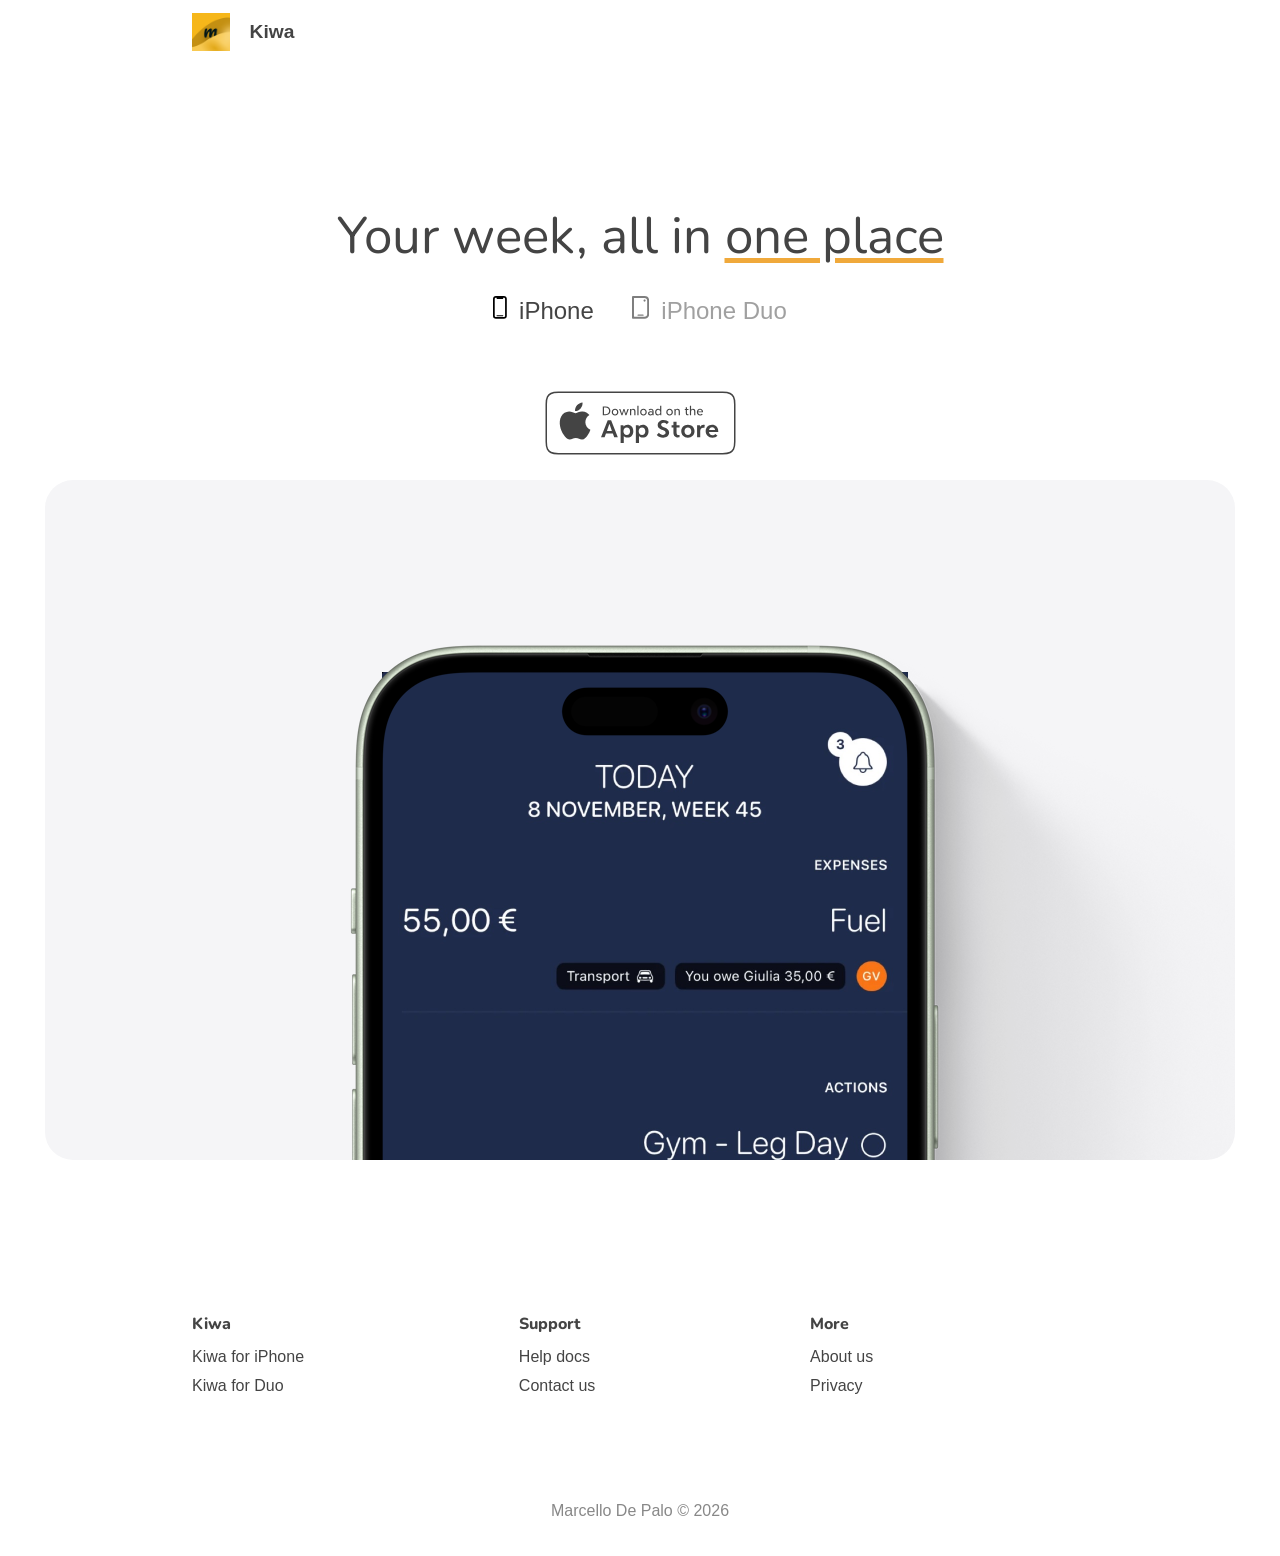
==== index.html @ de060e6f "feat: Kiwa website with iPhone and iPhone Duo pages and privacy policy Home page built on the briick" ====
<!DOCTYPE html>
<html lang="en">
	<head>
		<meta http-equiv="Content-Type" content="text/html; charset=UTF-8">
		<meta name="viewport" content="width=device-width, initial-scale=1.0">

		<link rel="stylesheet" href="./resources/screen.css" media="all">
		<link rel="stylesheet" href="./resources/home.css" media="all">
		<link rel="stylesheet" href="./resources/overview.built.css" type="text/css" />
		<link rel="stylesheet" href="./resources/mondays.css" type="text/css" />

		<title>Kiwa</title>
		<link rel="icon" type="image/png" href="./resources/logo.png">

		<meta name="description" content="Your week, all in one place">

		<meta property="og:url" content="#">
		<meta property="og:title" content="Kiwa">
		<meta property="og:site_name" content="Kiwa">
		<meta property="og:type" content="website">
		<meta property="og:description" content="Kiwa brings your calendar, actions and expenses together in one timeline.">

		<link rel="preconnect" href="https://fonts.googleapis.com">
		<link rel="preconnect" href="https://fonts.gstatic.com" crossorigin>
		<link href="https://fonts.googleapis.com/css2?family=Nunito:ital,wght@0,200..1000;1,200..1000&display=swap" rel="stylesheet">
	</head>

	<body>
    <nav class="navigation" data-navigation-bar="">
      <div class="navigation-container wrapper">
          <a href="index.html" class="navigation-logo-container">
              <img class="navigation-logo" src="./resources/logo.png" alt="">
              <span><b>Kiwa</b></span>
          </a>
      </div>
    </nav>

  <main aria-role="main" class="homepage">
    <section class="section section-highlights">
      <div data-apps-hero="iphone">
        <div class="apps-hero-container wrapper">
          <h1>Your week, all in <u>one place</u></h1>
          <div class="apps-toggles-container" role="tablist">
            <div class="apps-toggle" data-apps-toggle="iphone" role="tab" tabindex="0">
              <span class="toggle-icon">
                <svg width="13.804" height="22.741" xmlns="http://www.w3.org/2000/svg"><path d="M2.922 22.741h7.96c.88 0 1.588-.256 2.121-.768.534-.512.8-1.187.8-2.025V2.793c0-.838-.266-1.513-.8-2.025C12.47.256 11.763 0 10.882 0h-7.96C2.048 0 1.342.256.806.768.269 1.28 0 1.955 0 2.793v17.155c0 .838.269 1.513.806 2.025s1.242.768 2.116.768Zm.225-1.730c-.458 0-.809-.116-1.052-.348-.244-.233-.366-.564-.366-.994V3.072c0-.43.122-.76.366-.993.243-.233.594-.35 1.052-.35h7.52c.451 0 .798.117 1.042.35.243.232.365.564.365.993V19.67c0 .43-.122.76-.365.994-.244.232-.59.349-1.042.349h-7.52Zm.935-.783h5.661a.48.48 0 0 0 .355-.14.494.494 0 0 0 .14-.365c0-.15-.047-.27-.14-.36a.49.49 0 0 0-.355-.134H4.082a.51.51 0 0 0-.36.134.467.467 0 0 0-.145.36.484.484 0 0 0 .505.505Zm.236-17.252h5.189c.222 0 .4-.07.532-.21a.756.756 0 0 0 .198-.542v-.495h-6.66v.495c0 .222.068.402.204.542.136.14.315.21.537.21Z" fill="#000" fill-rule="nonzero"></path></svg>
              </span>
              <span>iPhone</span>
            </div>
            <div class="apps-toggle" data-apps-toggle="duo" role="tab" tabindex="0">
              <span class="toggle-icon">
                <!-- SF Symbol "iphone.duo" (iOS 27.2), monochrome layer -->
                <svg width="17.16" height="22.741" viewBox="0 0 67.813 89.848" xmlns="http://www.w3.org/2000/svg"><path d="M23.93 77.904L43.832 77.904C45.191 77.904 46.109 76.987 46.109 75.627C46.109 74.229 45.191 73.351 43.832 73.351L23.93 73.351C22.622 73.351 21.642 74.229 21.642 75.627C21.642 76.987 22.622 77.904 23.93 77.904ZM49.74 22.564C52.051 22.564 53.971 20.644 53.971 18.271C53.971 15.949 52.051 14.04 49.74 14.04C47.367 14.04 45.469 15.949 45.469 18.271C45.469 20.644 47.367 22.564 49.74 22.564ZM4.316 89.848L49.632 89.848C61.305 89.848 67.813 83.351 67.813 71.667L67.813 18.17C67.813 6.497 61.305 0 49.632 0L4.316 0C1.71 0 0 1.71 0 4.305L0 85.543C0 88.137 1.71 89.848 4.316 89.848ZM9.418 81.948C8.279 81.948 7.849 81.517 7.849 80.39L7.849 9.457C7.849 8.33 8.279 7.9 9.418 7.9L49.088 7.9C56.033 7.9 59.902 11.757 59.902 18.713L59.902 71.134C59.902 78.09 56.033 81.948 49.088 81.948Z" fill="#000" fill-rule="nonzero"></path></svg>
              </span>
              <span>iPhone Duo</span>
            </div>
            <div class="apps-toggle" data-apps-toggle="mac" role="tab" tabindex="0">
              <span class="toggle-icon">
                <svg width="30.98" height="18" xmlns="http://www.w3.org/2000/svg"><path d="M1.214 18h28.553c.336 0 .623-.12.859-.36s.354-.528.354-.865c0-.336-.118-.624-.354-.864a1.162 1.162 0 0 0-.86-.36H1.215c-.337 0-.623.12-.86.36-.236.24-.354.528-.354.864 0 .337.118.625.354.865.237.24.523.36.86.36Zm2.352-1.654h1.73V3.283c0-.344.086-.601.258-.773.172-.172.43-.258.773-.258h18.326c.344 0 .602.086.774.258.172.172.258.43.258.773v13.063h1.73V2.8c0-.752-.196-1.32-.586-1.703-.39-.383-.962-.575-1.714-.575H5.865c-.709 0-1.270.192-1.680.575-.413.383-.619.95-.619 1.703v13.546Z" fill="#000" fill-rule="nonzero"></path></svg>
              </span>
              <span>Mac</span>
            </div>
            <div class="apps-toggle" data-apps-toggle="ipad" role="tab" tabindex="0">
              <span class="toggle-icon">
                <svg width="18" height="24" xmlns="http://www.w3.org/2000/svg"><path d="M.154 21.504c0 .845.274 1.529.822 2.052.547.522 1.265.784 2.153.784h12c.887 0 1.605-.262 2.153-.784.548-.523.822-1.207.822-2.052V2.984c0-.852-.274-1.540-.822-2.062-.548-.523-1.266-.784-2.154-.784H3.13c-.888 0-1.606.261-2.153.784-.548.523-.822 1.210-.822 2.062v18.52Zm1.73-.29V3.274c0-.444.128-.79.386-1.036.258-.247.616-.37 1.074-.37h11.57c.458 0 .816.123 1.074.37.258.247.387.592.387 1.036v17.94c0 .437-.13.779-.387 1.026-.258.247-.616.37-1.074.37H3.344c-.458 0-.816-.123-1.074-.37-.258-.247-.387-.59-.387-1.026Zm4.2.58h6.09c.15 0 .272-.047.366-.14a.494.494 0 0 0 .14-.365c0-.15-.047-.27-.14-.36a.505.505 0 0 0-.366-.134h-6.09a.49.49 0 0 0-.355.134.476.476 0 0 0-.14.36c0 .15.047.272.14.365a.48.48 0 0 0 .354.14Z" fill="#000" fill-rule="nonzero"></path></svg>
              </span>
              <span>iPad</span>
            </div>
          </div>
          <div class="apps-buttons-container">
            <!-- TODO: replace # with the Kiwa App Store link once the app is live -->
            <a class="apps-app-store-button" href="#"><img src="./resources/download app store.svg" alt="Download on the App Store"></a>
            <span class="apps-coming-soon">Coming soon</span>
          </div>
        </div>
        <div class="highlights-content" data-component-list="HighlightsGallery" id="highlights-gallery">
          <div class="media-gallery-wrapper">
            <div class="media-gallery-limiter">
              <div id="media-gallery" class="gallery media-gallery media-gallery-initialized" aria-label="media-gallery">
                <div class="item-container">

                  <div class="gallery-item media-gallery-item-iphone" data-ac-gallery-item="iphone" role="tabpanel">
                    <figure role="img" class="gallery-figure" aria-label="Kiwa on iPhone">
                      <div class="positioned-media-element startframe"></div>
                      <div class="positioned-media-element hardware"></div>
                    </figure>
                  </div>

                  <div class="gallery-item media-gallery-item-duo" data-ac-gallery-item="duo" role="tabpanel">
                    <figure role="img" class="gallery-figure" aria-label="Kiwa on iPhone Duo, open with two panes side by side">
                      <div class="duo-device">
                        <div class="duo-screen">
                          
                          
                        </div>
                      </div>
                    </figure>
                  </div>

                  <div class="gallery-item media-gallery-item-mac" data-ac-gallery-item="mac" role="tabpanel">
                    <figure role="img" class="gallery-figure gallery-figure-soon" aria-label="Kiwa for Mac is coming soon">
                      <div class="soon-card">
                        <img src="./resources/logo.png" alt="">
                        <p class="soon-title">Kiwa for Mac</p>
                        <p class="soon-subtitle">Coming soon</p>
                      </div>
                    </figure>
                  </div>

                  <div class="gallery-item media-gallery-item-ipad" data-ac-gallery-item="ipad" role="tabpanel">
                    <figure role="img" class="gallery-figure gallery-figure-soon" aria-label="Kiwa for iPad is coming soon">
                      <div class="soon-card">
                        <img src="./resources/logo.png" alt="">
                        <p class="soon-title">Kiwa for iPad</p>
                        <p class="soon-subtitle">Coming soon</p>
                      </div>
                    </figure>
                  </div>

                </div>
              </div>
            </div>
          </div>
        </div>
        <script src="./resources/apps-hero.js"></script>
      </div>
    </section>
  </main>

  <footer class="footer wrapper">
    <div class="footer-links">
        <ul>
            <li>Kiwa</li>
            <li><a href="#">Kiwa for iPhone</a></li>
            <li><a href="#">Kiwa for Duo</a></li>
        </ul>
        <ul>
            <li>Support</li>
            <li><a href="#">Help docs</a></li>
            <li><a href="mailto:marcellodepalo@gmail.com">Contact us</a></li>
        </ul>
        <ul>
            <li>More</li>
            <li><a href="#">About us</a></li>
            <li><a href="privacy.html">Privacy</a></li>
        </ul>
    </div>
    <div class="footer-copyright">
        <a href="#">Marcello De Palo © 2026</a>
    </div>
  </footer>

</body>
</html>
---- resources/screen.css ----
html, body, div, span, applet, object, iframe, h1, h2, h3, h4, h5, h6, p, blockquote, pre, a, abbr, acronym, address, big, cite, code, del, dfn, em, img, ins, kbd, q, s, samp, small, strike, strong, sub, sup, tt, var, b, u, i, center, dl, dt, dd, ol, ul, li, fieldset, form, label, legend, table, caption, tbody, tfoot, thead, tr, th, td, article, aside, canvas, details, embed, figure, figcaption, footer, header, hgroup, menu, nav, output, ruby, section, summary, time, mark, audio, video {
    margin: 0;
    padding: 0;
    border: 0;
    font: inherit;
    font-size: 100%;
    vertical-align:baseline;
}

* {
    -moz-box-sizing: border-box;
    -webkit-box-sizing: border-box;
    box-sizing:border-box;
}

html {
    line-height:1;
}

html, body {
    height: 100%;
    margin:0
    -webkit-text-size-adjust:none;
}

ol, ul {
    list-style:none;
}

table {
    border-collapse: collapse;
    border-spacing:0;
}

caption, th, td {
    text-align: left;
    font-weight: normal;
    vertical-align:middle;
}

q, blockquote {
    quotes:none;
}

q:before, q:after, blockquote:before, blockquote:after {
    content: "";
    content:none;
}

a img {
    border:none;
}

article, aside, details, figcaption, figure, footer, header, hgroup, main, menu, nav, section, summary {
    display:block;
}

main {
	margin-bottom: 50px;
}

a {
    cursor:pointer;
}

:root {
    --background-color: #fff;
    --background-secondary-color: #F3F5F7;
    --background-tertiary-color: #E4E5E6;
    --text-color: #444444;
    --text-secondary-color: #888888;
    --text-tertiary-color: #d9d9d9;
    --accent-color: #DD4C4F;
    --text-font: "Arial", sans-serif;
    --heading-font: "Nunito";
    --code-font: "roboto-mono";
    --stroke-color: #D9D9D9;

    --tile-padding-top: 36px;
    --tile-padding-bottom: 40px;
    --tile-padding-left: var(--tile-padding-bottom);
    --tile-padding-right: var(--tile-padding-left);
    --tile-border-radius: 30px;

    --global-card-corner-radius: 28px;
    --global-section-background-color: rgb(255,255,255);
    --global-section-background-color-dark: rgb(0,0,0);
    --global-section-background-color-alt: rgb(245,245,247);
    --global-section-background-color-alt-dark: #101010;
    --global-scrim-background-color: rgb(250,250,252);
    --global-scrim-background-color-dark: rgb(22,22,23);
    --global-scrim-background-color-alt: rgb(255,255,255);
    --global-scrim-background-color-alt-dark: rgb(0,0,0);
}

.visuallyhidden{
    position:absolute;
    clip:rect(1px,1px,1px,1px);
    clip-path:inset(0 0 99.9% 99.9%);
    overflow:hidden;
    height:1px;
    width:1px;
    padding:0;
    border:0;
}

html {
    font-size: 16px;
    scroll-behavior: smooth;
}

body {
    font-family: var(--text-font);
    color: var(--text-color);
    line-height: 1.7em;
    height: auto;
    min-height: 100%;
    position: relative;
}

h1,
h2,
h3,
h4,
h5,
h6 {
    font-family: var(--heading-font);
    line-height: 1.1em;
}

h1 {
    font-size: 2.6em;
}

h2 {
    font-size: 2.2em;
}

h3 {
    font-size: 1.8em;
}

@media only screen and (min-width: 32em) {
    h1 {
        font-size: 3.2em; 
    }
}

a {
    color: var(--accent-color);
    text-decoration: none;
}

b, strong {
    font-weight: 700;
}

.wrapper {
    max-width: 60em;
    margin: 0px auto;
    padding: 0em 2em;
    position: relative;
}

h1 + .subtitle {
    margin-top: 1rem;
}

.subtitle {
    font-size: 1.4em;
    color: var(--text-secondary-color);
    max-width: 26em;
    margin: 0px auto;
    text-align: center;
    line-height: 1.4em;
}

.footer-links {
    display: grid;
    grid-template-columns: 1fr;
    grid-gap: 2em 2em;
    margin-bottom: 6em;
}

.footer-links a {
    color: var(--text-color);
}

.footer-links ul li {
    line-height: 1.8em;
    text-align: center;
}

.footer-links ul li:first-child {
    font-family: var(--heading-font);
	font-weight: 800;
    margin-bottom: 0.3em;
}

.footer-copyright {
    color: var(--text-secondary-color);
    text-align: center;
    padding-bottom:  2em;
    position: relative;
}

.footer-copyright img {
    position: relative;
    top: 0.3em;
}

.footer-copyright a {
    color: var(--text-secondary-color);
}

@media only screen and (min-width: 23em) {
    .footer-links {
        justify-content: space-evenly;
        grid-template-columns: repeat(2, auto);
    }

    .footer-links ul li {
        text-align: left;
    }
}

@media only screen and (min-width: 37em) {
    .footer-links {
        justify-content: space-between;
        grid-template-columns: repeat(4, auto);
    }
}

.homepage {
    overflow: hidden;
    margin-top: 7em;
}

@media only screen and (min-width: 32em) {
    .homepage {
        margin-top: 13em;
    }
}

.homepage h1 {
    text-align: center;
}

.apps-hero-container {
    display: flex;
    flex-direction: column;
    align-items: center;
    justify-content: center;
}

.apps-hero-container h1 {
    margin-bottom: 1em;
}

@media only screen and (min-width: 32em) {
    .apps-hero-container h1 {
        margin-bottom: 0.25em;
    }
}

.apps-toggles-container {
    display: flex;
    margin-bottom: 3em;
}

.apps-toggle {
    display: flex;
    align-items: center;
    cursor: pointer;
    padding: 0.8em;
    font-size: 1.5em;
    color: var(--text-color);
    opacity: 0.5;
    position: relative;
}

.apps-toggle:last-child {
    margin-right: 0;
}

.apps-toggle .toggle-icon svg {
    margin-right: 0.5em;
}

.apps-toggle .toggle-icon svg g {
    fill: var(--text-color);
}

.apps-buttons-container {
    margin-bottom: 1em;
}

[data-apps-hero="mac"] h1 u {
    text-underline-offset: 0.3rem;
    text-decoration-color: #9FD7E4;

}

[data-apps-hero="iphone"] h1 u {
    text-underline-offset: 0.3rem;
    text-decoration-color: #884AA9;
}

[data-apps-hero="ipad"] h1 u {
    text-underline-offset: 0.3rem;
    text-decoration-color: #F0CB5F;
}

[data-apps-hero="mac"] .apps-app-store-button {
    display: none;
}

[data-apps-hero="iphone"] .apps-mac-store-button,
[data-apps-hero="ipad"] .apps-mac-store-button {
    display: none;
}

[data-apps-hero="mac"] .apps-screenshot-mac,
[data-apps-hero="iphone"] .apps-screenshot-iphone,
[data-apps-hero="ipad"] .apps-screenshot-ipad {
    opacity: 1;
    display: block;
}

[data-apps-hero="mac"] [data-apps-toggle="mac"],
[data-apps-hero="iphone"] [data-apps-toggle="iphone"],
[data-apps-hero="ipad"] [data-apps-toggle="ipad"] {
    opacity: 1;
}

#features {
    position: relative;
    top: -5em;
}

.feature-lists {
    max-width: 68em;
    margin:  0px auto;
    padding: 2em;
}

.list-image-block {
    position: relative;
    display: flex;
    align-items: center;
    margin-bottom: 10em;
}

.list-image-block p {
    font-size: 2.0em;
    line-height: 1.3em;
    color: var(--text-secondary-color);
    font-family: var(--heading-font);
    font-weight: 300;
}

.list-image-block:nth-child(even) {
    flex-direction: row-reverse;
}

.list-image-block .list {
    display: flex;
    flex-direction: column;
}

.list-image-block .list {
    width: 53%;
}
.list-image-block .list-image {
    width: 59%;
}

.list-image-block:nth-child(odd) :first-child,
.list-image-block:nth-child(even) :last-child {
    margin-right: 2%;
}

.list-image-block:nth-child(even) .list {
    padding-left: 3%;
}

.list-image-block .list ul {
    max-width: 22em;
    list-style: disc;
    margin-left: 1.5em;
}

.list-image-block .list ul li::marker {
    font-size: 1.4em;
}

.list-image-block .list h2 {
    margin-bottom: 0.5em;
    font-size: 2.6em;
}

.list-image-block .list-image img {
    max-width: 100%;
}

.list-image-block .pro-tag {
    background-color: #FCB827;
    align-self: flex-start;
}

.list-image-bg {
    position: absolute;
    z-index: -1;
}

.list-image-block:nth-child(1) .list-image-bg {
    top: -12em;
    right: -38em;
}

.list-image-block:nth-child(2) .list-image-bg {
    top: -8em;
    left: -60em;
}

.list-image-block:nth-child(3) .list-image-bg {
    top: -18em;
    right: -47em;
}

.list-image-block:nth-child(4) .list-image-bg {
    top: -10em;
    left: -30em;
}

.list-image-gif-background {
    padding: 2em;
    background-color: white;
    display: inline-block;
    border-radius: 1em;
    margin-left:  7em;
    -webkit-box-shadow: 0px 13px 34px 0px rgba(0,0,0,0.12);
    -moz-box-shadow: 0px 13px 34px 0px rgba(0,0,0,0.12);
    box-shadow: 0px 13px 34px 0px rgba(0,0,0,0.12);
}

@media screen and (max-width: 53em) {
    .list-image-block,
    .list-image-block:nth-child(even) {
        flex-direction: column;
        align-items: center;
        margin-bottom: 8em;
    }

    .list-image-block .list,
    .list-image-block .list-image {
        width: auto;
        max-width: 30em;
    }

    .list-image-block:nth-child(odd) :first-child,
    .list-image-block:nth-child(even) :last-child {
        margin-right: 0;
    }

    .list-image-block:nth-child(even) .list {
        padding-left: 0;
    }

    .list-image {
        margin-top: 2em;
    }

    .list-image-bg {
        opacity: 0.2;
    }

    .list-image-block:nth-child(2) .list-image-bg {
        top: -7em;
        left: -58em;
        opacity: 0.1;
    }

    .list-image-block:nth-child(3) .list-image-bg {
        top: -10em;
        right: -45em;
    }

    .list-image-block:nth-child(4) .list-image-bg {
        top: -5em;
        left: -35em;
    }

    .list-image-gif-background {
        margin-left: 0em;
    }
}

#price {
    position: relative;
    top: -7em;
}

.pricing .subtitle {
    margin-bottom: 2em;
}

.pricing-tiers-container {
    display: flex;
    margin-bottom: 1em;
}

.pricing-tier-title {
    display: flex;
    align-items: center;
    margin-bottom: 2em;
}

.pricing-tier-title .pro-tag {
    font-size: 1.8em;
    margin-left: 0.5em;
}

.pricing-tier-free {
    width: 40%;
    margin-right: 3%;
    padding: 4em 0em;
}

.pricing-tier-free-subtext {
    color: #888888;
    margin-right: 1em;
    display: none;
}

@media only screen and (min-width: 58em) {
    .pricing-tier-free-subtext {
        display: block;
    }
}

.pricing-tier-pro {
    background-color: white;
    width: 57%;
}

.pricing-tier-free .pricing-tier-item-text {
    padding-right: 1.5em;
}

.pricing-tier-item-text s {
    color: var(--text-secondary-color);
}

.pricing-tier-list .pricing-tier-item-icon {
    margin-right: 0.7em;
    position: relative;
    top: 0.2em;
}

.pricing-tier-list li {
    display: flex;
    align-items: top;
    padding-bottom: 0.8em;
    padding-top: 0.8em;
    border-bottom: #F3F5F7 solid 1px;
}

.pricing-tier-list li:last-child {
    border-bottom: 0;
    margin-bottom: 2em;
}

.pricing-tier-pro {
    padding: 4em 1em;
    border-radius: 2.5em;
    -webkit-box-shadow: 0px 13px 34px 0px rgba(0,0,0,0.12);
    -moz-box-shadow: 0px 13px 34px 0px rgba(0,0,0,0.12);
    box-shadow: 0px 13px 34px 0px rgba(0,0,0,0.12);
}

.pricing-tier-pro .pricing-tier-title,
.pricing-tier-pro .pricing-tier-list,
.prices-container {
    padding-left: 3em;
    padding-right: 3em;
}

.pricing-tier-pro .pricing-tier-list {
    padding-bottom: 1em;
    border-bottom: #F3F5F7 dashed 1px;
    margin-bottom: 2em;
}

.prices-container {
    display: flex;
    justify-content: space-between;
}

.price-tier {
    display: flex;
    flex-direction: column;
    align-items: center;
    justify-content: flex-end;
    position: relative;
    width: 11em;
}

.price-tier-price {
    font-size: 2.5em;
    margin-top: 0.7em;
}

.price-tier-period {
    font-size: 0.5em;
    color: var(--text-secondary-color);
}

.price-tier-highlight {
    position: absolute;
    top: 1.7em;
}

.pricing-app-store-buttons {
    margin-top:  5em;
    text-align: center;
}

[data-pricing-store-button="mac"] .apps-app-store-button {
    display: none;
}

[data-pricing-store-button="iphone"] .apps-mac-store-button,
[data-pricing-store-button="ipad"] .apps-mac-store-button {
    display: none;
}

@media screen and (max-width: 58em) {
    .pricing-tiers-container {
        flex-direction: column;
        align-items: center;
    }

    .pricing-tier-free {
        width: 50%;
    }

    .pricing-tier-pro {
        width: 70%;
    }
}

@media screen and (max-width: 49em) {
    .pricing-tier-free {
        width: 70%;
    }

    .pricing-tier-pro {
        width: 100%;
    }
}

@media screen and (max-width: 36em) {
    .prices-container {
        flex-direction: column;
        align-items: center;
    }

    .price-tier:last-child {
        height: 6em;
    }

    .price-tier:first-child {
        padding-bottom: 1em;
        border-bottom: #F3F5F7 solid 1px;
    }
}

.navigation {
    position: absolute;
    display: flex;
    align-items: center;
    height: 4em;
    width: 100%;
    top: -4em;
    background-color:rgba(255,255,255,1);
    margin-top: 4em;
    z-index: 3;
    position: fixed;
}

@supports(-webkit-backdrop-filter: blur(24px)) {
    .navigation {
        background-color:rgba(255,255,255,0.8);
        -webkit-backdrop-filter: blur(24px);    
    }
}

.navigation.-shadow {
    transition: box-shadow 0.2s ease-in-out;
    -webkit-box-shadow: 0px -5px 15px 1px rgba(0,0,0,0.2);
    -moz-box-shadow: 0px -5px 15px 1px rgba(0,0,0,0.2);
    box-shadow: 0px -5px 15px 1px rgba(0,0,0,0.2);
}

.navigation-container {
    display: flex;
    justify-content: space-between;
    width: 100%;
    height: 100%;
    z-index: 3;
}

.navigation-container.home {
    justify-content: center;   
}

.navigation-name-container {
    display: flex;
    align-items: center;
    font-size: 1.2em;
}

.navigation-name-container:link,
.navigation-name-container:visited,
.navigation-name-container:hover,
.navigation-name-container:active {
    text-decoration: none; 
    color: var(--text-color);
}

.navigation-logo-container {
    display: flex;
    align-items: center;
    font-size: 1.2em;
    margin-right: 1em;
}

.navigation-logo-container:link,
.navigation-logo-container:visited,
.navigation-logo-container:hover,
.navigation-logo-container:active {
    text-decoration: none; 
    color: var(--text-color);
}

.navigation-logo {
    width: 2em;
    height: 2em;
    margin-right: 1em;
}

.navigation-menu {
    display: flex;
    align-items: center;
}

.navigation-menu a {
    color: var(--text-color);
}

.navigation-menu li {
    margin-right: 3.5em;
}

.navigation-menu li:last-child {
    margin-right: 0;
}

.navigation-mobile-menu {
    display: none;
    align-items: center;
    justify-content: flex-end;
    width: 2em;
}

.navigation-mobile-menu .close-icon {
    display: none;
}

.navigation-mobile-drawer {
    position: fixed;
    display: none;
    width: 100%;
    height: 100%;
    top: -100%;
    padding-top: 3.9em;
    z-index: 2;
    transition: top 0.3s ease-in-out;
}

.navigation-mobile-drawer .mobile-drawer-content {
    flex: 1;
    background-color: #FFFFFF;
    padding: 2em;
    overflow: scroll;
}

.navigation-mobile-drawer .mobile-drawer-content li{
    display: flex;
}

.navigation-mobile-drawer .mobile-drawer-content a {
    flex: 1;
    font-size: 1.4em;
    font-weight: 500;
    margin-bottom: 1.8em;
}

.navigation-mobile-drawer .mobile-drawer-content a.-grey {
    color: var(--text-color);
}

.navigation-mobile-drawer .mobile-drawer-content a.-border {
    border-bottom: solid 1px var(--stroke-color);
    margin-bottom: 1.2em;
    padding-bottom: 1.2em;
}

@media screen and (max-width: 40em) {
    .navigation {
        background-color: transparent;
        -webkit-backdrop-filter: blur(0px);
    }

    .navigation-container {
        background-color:rgba(255,255,255,0.8);
        -webkit-backdrop-filter: blur(24px);
    }

    .navigation-menu {
        display: none;
    }

    .navigation-mobile-menu,
    .navigation-mobile-drawer {
        display: flex;
    }
}
---- resources/home.css ----
[data-anim-lazy-image],
[data-anim-lazy-image] *,
[data-anim-lazy-image]:after,
[data-anim-lazy-image]:before,
[data-lazy]:not([data-picture-loaded]) {
  background-image: none !important;
  -webkit-mask-image: none !important;
  mask-image: none !important;
}

:root {
  --global-card-corner-radius: 28px;
  --global-section-background-color: rgb(255, 255, 255);
  --global-section-background-color-alt: rgb(245, 245, 247);
  --global-spacing-section-padding-bottom-aap: 100px;

  --grid-gutter: 25px;
  --grid-max-width: calc(1440px - var(--grid-gutter) * 2);
  --grid-background-color: #f5f5f7;
  --tile-padding-top: 36px;
  --tile-padding-bottom: 40px;
  --tile-padding-left: var(--tile-padding-bottom);
  --tile-padding-right: var(--tile-padding-left);
  --tile-border-radius: 30px;
}

:root {
  --violet: #8876fe;
  --indigo: #622aff;
  --grape: #6e21e6;
  --plum: #8d1287;
  --azalea: #e71ee6;
  --magenta: #dd04d1;
  --tomato: #f63e54;
  --guava: #fb4d66;
  --tangelo: #ff3e17;
  --coral: #f95c30;
  --persimmon: #e94b1b;
  --pumpkin: #e2620c;
  --orange: #e66702;
  --verdant: #29d246;
  --bright-green: #00d436;
  --new-green: #13be54;
  --avocado: #73b439;
  --green: #0c9d46;
  --blue-green: #26c2ac;
  --peacock-green: #14b1a1;
  --sea-green: #099b9d;
  --teal-green: #2b9ca1;
  --aqua: #039e8f;
  --teal: #049cb7;
  --pool-blue: #00c2ee;
  --azure: #027fff;
  --sparkle-blue: #007aff;
  --denim: #0056d2;
  --cobalt: #5451fb;
  --sapphire: #3d44c3;
  --night: #23466c;
  --ultramarine: #0d1387;
  --sunrise: #ffe000;
}

@media only screen and (max-width: 1068px) {
  :root {
    --global-spacing-section-padding-bottom-aap: 100px;
  }
}

@media only screen and (max-width: 734px) {
  :root {
    --global-spacing-section-padding-bottom-aap: 70px;
  }
}

.current {
  z-index: 0 !important;
  opacity: 1 !important;
}

.section-highlights {
  --hlts-glry-height: 680px;
}

.section-highlights [data-component-list*="HighlightsGallery"] {
  --hlts-anim-play-percent-in-view: 25;
  --hlts-anim-pause-remaining-to-top: 0vh;
  --hlts-sec-header-headline-color: var(--sk-headline-text-color);
  --hlts-glry-caption-color: var(--sk-headline-text-color);
  --hlts-glry-max-width: 1350px;
  --hlts-glry-media-ele-width: 100%;
  --hlts-glry-media-ele-height: 100%;
  --hlts-section-bg: var(--global-section-background-color);
  --hlts-glry-media-ele-bg: var(--global-section-background-color-alt);
  --hlts-glry-current-viewport: large;
  width: 100%;
  position: relative;
  margin: 0 auto;
  background: var(--hlts-section-bg);
}

.section-highlights
  [data-component-list*="HighlightsGallery"].highlights-content {
  --hlts-glry-height: 680px;
  --hlts-glry-caption-width: 400px;
  --hlts-glry-caption-top: 39px;
  --hlts-glry-caption-left: 46px;
  --hlts-glry-radius: var(--global-card-corner-radius);
  --hlts-glry-figure-width: calc(100% - var(--hlts-glry-slide-gap) * 2);
  --hlts-glry-slide-gap: 45px;
}

@media only screen and (min-width: 1441px) {
  .section-highlights
    [data-component-list*="HighlightsGallery"].highlights-content {
    --hlts-glry-height: 784px;
  }
}

@media only screen and (max-width: 1068px) {
  .section-highlights
    [data-component-list*="HighlightsGallery"].highlights-content {
    --hlts-glry-height: 628px;
  }
}

@media only screen and (max-width: 734px) {
  .section-highlights
    [data-component-list*="HighlightsGallery"].highlights-content {
    --hlts-glry-height: 560px;
  }
}

@media only screen and (max-width: 1068px) {
  .section-highlights
    [data-component-list*="HighlightsGallery"].highlights-content {
    --hlts-glry-caption-width: 360px;
  }
}

@media only screen and (max-width: 734px) {
  .section-highlights
    [data-component-list*="HighlightsGallery"].highlights-content {
    --hlts-glry-caption-width: 320px;
  }
}

@media only screen and (max-width: 1068px) {
  .section-highlights
    [data-component-list*="HighlightsGallery"].highlights-content {
    --hlts-glry-caption-top: 44px;
  }
}

@media only screen and (max-width: 734px) {
  .section-highlights
    [data-component-list*="HighlightsGallery"].highlights-content {
    --hlts-glry-caption-top: 32px;
  }
}

@media only screen and (max-width: 1068px) {
  .section-highlights
    [data-component-list*="HighlightsGallery"].highlights-content {
    --hlts-glry-caption-left: 44px;
  }
}

@media only screen and (max-width: 734px) {
  .section-highlights
    [data-component-list*="HighlightsGallery"].highlights-content {
    --hlts-glry-caption-left: 34px;
    --hlts-glry-radius: 0;
    --hlts-glry-figure-width: 100%;
  }
}

@media only screen and (max-width: 734px) {
  .section-highlights
    [data-component-list*="HighlightsGallery"].highlights-content {
    --hlts-glry-slide-gap: 0;
  }
}

@media only screen and (min-width: 1441px) {
  .section-highlights [data-component-list*="HighlightsGallery"] {
    --hlts-glry-current-viewport: xlarge;
  }
}

@media only screen and (max-width: 1068px) {
  .section-highlights [data-component-list*="HighlightsGallery"] {
    --hlts-glry-current-viewport: medium;
  }
}

@media only screen and (max-width: 734px) {
  .section-highlights [data-component-list*="HighlightsGallery"] {
    --hlts-glry-current-viewport: small;
  }
}

.section-highlights
  [data-component-list*="HighlightsGallery"]
  .media-gallery-wrapper {
  overflow: hidden;
}

.section-highlights
  [data-component-list*="HighlightsGallery"]
  .media-gallery-limiter {
  width: 100%;
  position: relative;
  margin: 0 auto;
  max-width: var(--hlts-glry-max-width);
}

.section-highlights [data-component-list*="HighlightsGallery"] .media-gallery {
  width: 100%;
  margin: 0 auto;
  position: relative;
  height: var(--hlts-glry-height);
}

.section-highlights
  [data-component-list*="HighlightsGallery"]
  .media-gallery
  .item-container
  .gallery-item {
  top: 0;
  width: 100%;
  position: absolute;
  z-index: 1;
  opacity: 0;
  margin-top: 0;
}

.section-highlights
  [data-component-list*="HighlightsGallery"]
  .media-gallery
  .item-container
  .caption {
  width: var(--hlts-glry-caption-width);
  top: var(--hlts-glry-caption-top);
  left: calc(var(--hlts-glry-caption-left) + var(--hlts-glry-slide-gap));
  color: var(--hlts-glry-caption-color);
  z-index: 4;
  position: absolute;
}

@media only screen and (max-width: 734px) {
  .section-highlights
    [data-component-list*="HighlightsGallery"]
    .media-gallery
    .item-container
    .caption {
    left: var(--hlts-glry-caption-left);
  }
}

.section-highlights
  [data-component-list*="HighlightsGallery"]
  .media-gallery
  .item-container
  .positioned-media-element {
  position: absolute;
  background: var(--hlts-glry-media-ele-bg);
  width: var(--hlts-glry-media-ele-width);
  height: var(--hlts-glry-media-ele-height);
  top: calc(
    var(--hlts-glry-media-ele-height) / -2 + 50% +
      var(--hlts-glry-media-offset-y)
  );
  left: calc(
    var(--hlts-glry-media-ele-width) / -2 + 50% +
      var(--hlts-glry-media-offset-x)
  );
}

.section-highlights
  [data-component-list*="HighlightsGallery"]
  .media-gallery
  .item-container
  .positioned-media-element.static {
  z-index: 1;
}

.section-highlights
  [data-component-list*="HighlightsGallery"]
  .media-gallery
  .item-container
  .positioned-media-element.media {
  z-index: 2;
}

.section-highlights
  [data-component-list*="HighlightsGallery"]
  .media-gallery
  .item-container
  .positioned-media-element.endframe {
  z-index: 3;
}

.section-highlights
  [data-component-list*="HighlightsGallery"]
  .media-gallery
  .item-container
  .positioned-media-element.startframe {
  z-index: 4;
}

.section-highlights
  [data-component-list*="HighlightsGallery"]
  .media-gallery
  .item-container
  .positioned-media-element.hide {
  display: none;
}

.section-highlights
  [data-component-list*="HighlightsGallery"]
  .media-gallery
  .item-container
  .gallery-figure {
  z-index: 3;
  position: absolute;
  top: 0;
  margin-top: 0;
  overflow: hidden !important;
  left: var(--hlts-glry-slide-gap);
  width: var(--hlts-glry-figure-width);
  border-radius: var(--hlts-glry-radius);
  height: var(--hlts-glry-height);
  --hlts-glry-media-offset-x: 0px;
  --hlts-glry-media-offset-y: 0px;
}

.section-highlights
  [data-component-list*="HighlightsGallery"]
  .media-gallery
  .item-container
  .media-gallery-item-iphone
  .gallery-figure {
  background: var(--global-section-background-color-alt);
}

.section-highlights
  [data-component-list*="HighlightsGallery"]
  .media-gallery
  .item-container
  .media-gallery-item-iphone
  .positioned-media-element.hardware {
  background-size: 1260px 518px;
  background-repeat: no-repeat;
  background-image: url(assets/iphone/hardware/dynamic_island_large.png);
  --hlts-glry-media-ele-width: 1260px;
  --hlts-glry-media-ele-height: 518px;
  z-index: 5;
  background-color: unset;
  --hlts-glry-media-offset-x: 5px;
  --hlts-glry-media-offset-y: 0px;
}

@media (min-resolution: 144dpi), only screen and (min-resolution: 1.5dppx) {
  .section-highlights
    [data-component-list*="HighlightsGallery"]
    .media-gallery
    .item-container
    .media-gallery-item-iphone
    .positioned-media-element.hardware {
    background-image: url(assets/iphone/hardware/dynamic_island_large_2x.png);
  }
}

@media only screen and (max-width: 1068px) {
  .section-highlights
    [data-component-list*="HighlightsGallery"]
    .media-gallery
    .item-container
    .media-gallery-item-iphone
    .positioned-media-element.hardware {
    background-size: 932px 472px;
    background-repeat: no-repeat;
    background-image: url(assets/iphone/hardware/dynamic_island_medium.png);
  }
}

@media only screen and (max-width: 1068px) and (min-resolution: 1.5dppx),
  only screen and (max-width: 1068px) and (min-resolution: 144dpi) {
  .section-highlights
    [data-component-list*="HighlightsGallery"]
    .media-gallery
    .item-container
    .media-gallery-item-iphone
    .positioned-media-element.hardware {
    background-image: url(assets/iphone/hardware/dynamic_island_medium_2x.png);
  }
}

@media only screen and (max-width: 734px) {
  .section-highlights
    [data-component-list*="HighlightsGallery"]
    .media-gallery
    .item-container
    .media-gallery-item-iphone
    .positioned-media-element.hardware {
    background-size: 734px 382px;
    background-repeat: no-repeat;
    background-image: url(assets/iphone/hardware/dynamic_island_small.png);
  }
}

@media only screen and (max-width: 734px) and (min-resolution: 1.5dppx),
  only screen and (max-width: 734px) and (min-resolution: 144dpi) {
  .section-highlights
    [data-component-list*="HighlightsGallery"]
    .media-gallery
    .item-container
    .media-gallery-item-iphone
    .positioned-media-element.hardware {
    background-image: url(assets/iphone/hardware/dynamic_island_small_2x.png);
  }
}

@media only screen and (max-width: 1068px) {
  .section-highlights
    [data-component-list*="HighlightsGallery"]
    .media-gallery
    .item-container
    .media-gallery-item-iphone
    .positioned-media-element.hardware {
    --hlts-glry-media-ele-width: 932px;
  }
}

@media only screen and (max-width: 734px) {
  .section-highlights
    [data-component-list*="HighlightsGallery"]
    .media-gallery
    .item-container
    .media-gallery-item-iphone
    .positioned-media-element.hardware {
    --hlts-glry-media-ele-width: 734px;
  }
}

@media only screen and (max-width: 1068px) {
  .section-highlights
    [data-component-list*="HighlightsGallery"]
    .media-gallery
    .item-container
    .media-gallery-item-iphone
    .positioned-media-element.hardware {
    --hlts-glry-media-ele-height: 472px;
  }
}

@media only screen and (max-width: 734px) {
  .section-highlights
    [data-component-list*="HighlightsGallery"]
    .media-gallery
    .item-container
    .media-gallery-item-iphone
    .positioned-media-element.hardware {
    --hlts-glry-media-ele-height: 382px;
  }
}

@media only screen and (max-width: 1068px) {
  .section-highlights
    [data-component-list*="HighlightsGallery"]
    .media-gallery
    .item-container
    .media-gallery-item-iphone
    .positioned-media-element.hardware {
    --hlts-glry-media-offset-x: 11px;
    --hlts-glry-media-offset-y: 0px;
  }
}

@media only screen and (max-width: 734px) {
  .section-highlights
    [data-component-list*="HighlightsGallery"]
    .media-gallery
    .item-container
    .media-gallery-item-iphone
    .positioned-media-element.hardware {
    --hlts-glry-media-offset-x: 0px;
    --hlts-glry-media-offset-y: 0px;
  }
}

.section-highlights
  [data-component-list*="HighlightsGallery"]
  .media-gallery
  .item-container
  .media-gallery-item-iphone
  .positioned-media-element.startframe {
  background-size: 526px 488px;
  background-repeat: no-repeat;
  background-image: url(assets/iphone/images/highlights_dynamic_island_large.jpg);
  --hlts-glry-media-ele-width: 526px;
  --hlts-glry-media-ele-height: 488px;
}

@media (min-resolution: 144dpi), only screen and (min-resolution: 1.5dppx) {
  .section-highlights
    [data-component-list*="HighlightsGallery"]
    .media-gallery
    .item-container
    .media-gallery-item-iphone
    .positioned-media-element.startframe {
    background-image: url(assets/iphone/images/highlights_dynamic_island_large_2x.jpg);
  }
}

@media only screen and (max-width: 1068px) {
  .section-highlights
    [data-component-list*="HighlightsGallery"]
    .media-gallery
    .item-container
    .media-gallery-item-iphone
    .positioned-media-element.startframe {
    background-size: 470px 446px;
    background-repeat: no-repeat;
    background-image: url(assets/iphone/images/highlights_dynamic_island_medium.jpg);
  }
}

@media only screen and (max-width: 1068px) and (min-resolution: 1.5dppx),
  only screen and (max-width: 1068px) and (min-resolution: 144dpi) {
  .section-highlights
    [data-component-list*="HighlightsGallery"]
    .media-gallery
    .item-container
    .media-gallery-item-iphone
    .positioned-media-element.startframe {
    background-image: url(assets/iphone/images/highlights_dynamic_island_medium_2x.jpg);
  }
}

@media only screen and (max-width: 734px) {
  .section-highlights
    [data-component-list*="HighlightsGallery"]
    .media-gallery
    .item-container
    .media-gallery-item-iphone
    .positioned-media-element.startframe {
    background-size: 310px 366px;
    background-repeat: no-repeat;
    background-image: url(assets/iphone/images/highlights_dynamic_island_small.jpg);
  }
}

@media only screen and (max-width: 734px) and (min-resolution: 1.5dppx),
  only screen and (max-width: 734px) and (min-resolution: 144dpi) {
  .section-highlights
    [data-component-list*="HighlightsGallery"]
    .media-gallery
    .item-container
    .media-gallery-item-iphone
    .positioned-media-element.startframe {
    background-image: url(assets/iphone/images/highlights_dynamic_island_small_2x.jpg);
  }
}

@media only screen and (max-width: 1068px) {
  .section-highlights
    [data-component-list*="HighlightsGallery"]
    .media-gallery
    .item-container
    .media-gallery-item-iphone
    .positioned-media-element.startframe {
    --hlts-glry-media-ele-width: 470px;
  }
}

@media only screen and (max-width: 734px) {
  .section-highlights
    [data-component-list*="HighlightsGallery"]
    .media-gallery
    .item-container
    .media-gallery-item-iphone
    .positioned-media-element.startframe {
    --hlts-glry-media-ele-width: 310px;
  }
}

@media only screen and (max-width: 1068px) {
  .section-highlights
    [data-component-list*="HighlightsGallery"]
    .media-gallery
    .item-container
    .media-gallery-item-iphone
    .positioned-media-element.startframe {
    --hlts-glry-media-ele-height: 446px;
  }
}

@media only screen and (max-width: 734px) {
  .section-highlights
    [data-component-list*="HighlightsGallery"]
    .media-gallery
    .item-container
    .media-gallery-item-iphone
    .positioned-media-element.startframe {
    --hlts-glry-media-ele-height: 366px;
  }
}

@media only screen and (max-width: 1068px) {
  .section-highlights
    [data-component-list*="HighlightsGallery"]
    .media-gallery
    .item-container
    .media-gallery-item-iphone
    .positioned-media-element.endframe {
    --hlts-glry-media-ele-width: 470px;
  }
}

@media only screen and (max-width: 734px) {
  .section-highlights
    [data-component-list*="HighlightsGallery"]
    .media-gallery
    .item-container
    .media-gallery-item-iphone
    .positioned-media-element.endframe {
    --hlts-glry-media-ele-width: 310px;
  }
}

@media only screen and (max-width: 1068px) {
  .section-highlights
    [data-component-list*="HighlightsGallery"]
    .media-gallery
    .item-container
    .media-gallery-item-iphone
    .positioned-media-element.endframe {
    --hlts-glry-media-ele-height: 446px;
  }
}

@media only screen and (max-width: 734px) {
  .section-highlights
    [data-component-list*="HighlightsGallery"]
    .media-gallery
    .item-container
    .media-gallery-item-iphone
    .positioned-media-element.endframe {
    --hlts-glry-media-ele-height: 366px;
  }
}

.section-highlights
  [data-component-list*="HighlightsGallery"]
  .media-gallery
  .item-container
  .media-gallery-item-iphone
  .positioned-media-element.media {
  --hlts-glry-media-ele-width: 526px;
  --hlts-glry-media-ele-height: 488px;
}

@media only screen and (max-width: 1068px) {
  .section-highlights
    [data-component-list*="HighlightsGallery"]
    .media-gallery
    .item-container
    .media-gallery-item-iphone
    .positioned-media-element.media {
    --hlts-glry-media-ele-width: 470px;
  }
}

@media only screen and (max-width: 734px) {
  .section-highlights
    [data-component-list*="HighlightsGallery"]
    .media-gallery
    .item-container
    .media-gallery-item-iphone
    .positioned-media-element.media {
    --hlts-glry-media-ele-width: 310px;
  }
}

@media only screen and (max-width: 1068px) {
  .section-highlights
    [data-component-list*="HighlightsGallery"]
    .media-gallery
    .item-container
    .media-gallery-item-iphone
    .positioned-media-element.media {
    --hlts-glry-media-ele-height: 446px;
  }
}

@media only screen and (max-width: 734px) {
  .section-highlights
    [data-component-list*="HighlightsGallery"]
    .media-gallery
    .item-container
    .media-gallery-item-iphone
    .positioned-media-element.media {
    --hlts-glry-media-ele-height: 366px;
  }
}

.section-highlights
  [data-component-list*="HighlightsGallery"]
  .media-gallery
  .item-container
  .media-gallery-item-iphone
  .gallery-figure {
  --hlts-glry-media-offset-x: 5px;
}

@media only screen and (max-width: 1068px) {
  .section-highlights
    [data-component-list*="HighlightsGallery"]
    .media-gallery
    .item-container
    .media-gallery-item-iphone
    .gallery-figure {
    --hlts-glry-media-offset-x: 12px;
  }
}

@media only screen and (max-width: 734px) {
  .section-highlights
    [data-component-list*="HighlightsGallery"]
    .media-gallery
    .item-container
    .media-gallery-item-iphone
    .gallery-figure {
    --hlts-glry-media-offset-x: 1px;
  }
}

.section-highlights
  [data-component-list*="HighlightsGallery"]
  .media-gallery
  .item-container
  .media-gallery-item-iphone
  .gallery-figure
  .positioned-media-element {
  top: unset;
  bottom: 0;
}

.section-highlights
  [data-component-list*="HighlightsGallery"]
  .media-gallery
  .item-container
  .media-gallery-item-watch
  .gallery-figure
  h3 {
  font-size: 48px;
}

.section-highlights
  [data-component-list*="HighlightsGallery"]
  .media-gallery
  .item-container
  .media-gallery-item-watch
  .gallery-figure
  .row {
  width: 100%;
  position: absolute;
  top: 50%;
  -ms-transform: translateY(-50%);
  transform: translateY(-50%);
}

.section-highlights
  [data-component-list*="HighlightsGallery"]
  .media-gallery
  .item-container
  .media-gallery-item-watch
  .gallery-figure {
  background: var(--global-section-background-color-alt);
}

.section-highlights
  [data-component-list*="HighlightsGallery"]
  .media-gallery
  .item-container
  .media-gallery-item-watch
  .gallery-figure {
  --hlts-glry-media-offset-x: 5px;
}

@media only screen and (max-width: 1068px) {
  .section-highlights
    [data-component-list*="HighlightsGallery"]
    .media-gallery
    .item-container
    .media-gallery-item-watch
    .gallery-figure {
    --hlts-glry-media-offset-x: 12px;
  }
}

@media only screen and (max-width: 734px) {
  .section-highlights
    [data-component-list*="HighlightsGallery"]
    .media-gallery
    .item-container
    .media-gallery-item-watch
    .gallery-figure {
    --hlts-glry-media-offset-x: 1px;
  }
}

@media only screen and (min-width: 1441px) {
  .section-highlights {
    --hlts-glry-height: 784px;
  }
}

@media only screen and (max-width: 1068px) {
  .section-highlights {
    --hlts-glry-height: 628px;
  }
}

@media only screen and (max-width: 734px) {
  .section-highlights {
    --hlts-glry-height: 560px;
  }
}

@media only screen and (min-width: 1441px) {
  .section-highlights
    [data-component-list*="HighlightsGallery"].highlights-content {
    --hlts-glry-height: 680px;
  }
}

.section-highlights .media-gallery-wrapper {
  padding-bottom: var(--global-spacing-section-padding-bottom-aap);
}

@media only screen and (max-width: 734px) {
  .section-highlights .media-gallery-wrapper {
    padding-bottom: calc(
      var(--global-spacing-section-padding-bottom-aap) + 24px
    );
  }
}

.section-highlights
  [data-component-list*="HighlightsGallery"]
  .media-gallery
  .item-container
  .media-gallery-item-mac
  .caption {
  color: rgb(245, 245, 247);
}

.section-highlights
  [data-component-list*="HighlightsGallery"]
  .media-gallery
  .item-container
  .media-gallery-item-mac
  .gallery-figure {
  background: var(--global-section-background-color-alt);
}

.section-highlights
  [data-component-list*="HighlightsGallery"]
  .media-gallery
  .item-container
  .media-gallery-item-mac
  .positioned-media-element.mac {
  background-size: 1260px 680px;
  background-repeat: no-repeat;
  background-image: url(assets/mac/images/mac_large.jpg);
  --hlts-glry-media-ele-width: 1260px;
  --hlts-glry-media-ele-height: 680px;
  top: unset;
  bottom: 0;
  transform: scale(1.25);
}

@media (min-resolution: 144dpi), only screen and (min-resolution: 1.5dppx) {
  .section-highlights
    [data-component-list*="HighlightsGallery"]
    .media-gallery
    .item-container
    .media-gallery-item-mac
    .positioned-media-element.mac {
    background-image: url(assets/mac/images/mac_large_2x.jpg);
  }
}

@media only screen and (max-width: 1068px) {
  .section-highlights
    [data-component-list*="HighlightsGallery"]
    .media-gallery
    .item-container
    .media-gallery-item-mac
    .positioned-media-element.mac {
    background-size: 932px 628px;
    background-repeat: no-repeat;
    background-image: url(assets/mac/images/mac_medium.png);
  }
}

@media only screen and (max-width: 1068px) and (min-resolution: 1.5dppx),
  only screen and (max-width: 1068px) and (min-resolution: 144dpi) {
  .section-highlights
    [data-component-list*="HighlightsGallery"]
    .media-gallery
    .item-container
    .media-gallery-item-mac
    .positioned-media-element.mac {
    background-image: url(assets/mac/images/mac_medium_2x.png);
  }
}

@media only screen and (max-width: 734px) {
  .section-highlights
    [data-component-list*="HighlightsGallery"]
    .media-gallery
    .item-container
    .media-gallery-item-mac
    .positioned-media-element.mac {
    background-size: 734px 560px;
    background-repeat: no-repeat;
    background-image: url(assets/mac/images/mac_small.png);
  }
}

@media only screen and (max-width: 734px) and (min-resolution: 1.5dppx),
  only screen and (max-width: 734px) and (min-resolution: 144dpi) {
  .section-highlights
    [data-component-list*="HighlightsGallery"]
    .media-gallery
    .item-container
    .media-gallery-item-mac
    .positioned-media-element.mac {
    background-image: url(assets/mac/images/mac_small_2x.png);
  }
}

@media only screen and (max-width: 1068px) {
  .section-highlights
    [data-component-list*="HighlightsGallery"]
    .media-gallery
    .item-container
    .media-gallery-item-mac
    .positioned-media-element.mac {
    --hlts-glry-media-ele-width: 932px;
  }
}

@media only screen and (max-width: 734px) {
  .section-highlights
    [data-component-list*="HighlightsGallery"]
    .media-gallery
    .item-container
    .media-gallery-item-mac
    .positioned-media-element.mac {
    --hlts-glry-media-ele-width: 734px;
  }
}

@media only screen and (max-width: 1068px) {
  .section-highlights
    [data-component-list*="HighlightsGallery"]
    .media-gallery
    .item-container
    .media-gallery-item-mac
    .positioned-media-element.mac {
    --hlts-glry-media-ele-height: 628px;
  }
}

@media only screen and (max-width: 734px) {
  .section-highlights
    [data-component-list*="HighlightsGallery"]
    .media-gallery
    .item-container
    .media-gallery-item-mac
    .positioned-media-element.mac {
    --hlts-glry-media-ele-height: 560px;
    bottom: -25px;
  }
}

@keyframes mac-scale {
  0% {
    transform: scale(1.25);
  }

  to {
    transform: scale(1);
  }
}

.section-highlights
  [data-component-list*="HighlightsGallery"]
  .media-gallery
  .item-container
  .media-gallery-item-mac
  .gallery-figure.animation-start
  .mac {
  animation-name: mac-scale;
  animation-timing-function: ease-in-out;
  animation-delay: 0.25s;
  animation-duration: 4s;
  animation-fill-mode: forwards;
}

.section-highlights
  [data-component-list*="HighlightsGallery"]
  .media-gallery
  .item-container
  .media-gallery-item-ipad
  .gallery-figure {
  background: var(--global-section-background-color-alt);
}

.section-highlights
  [data-component-list*="HighlightsGallery"]
  .media-gallery
  .item-container
  .media-gallery-item-ipad
  .positioned-media-element.ipad {
  background-size: 1260px 680px;
  background-repeat: no-repeat;
  background-image: url(assets/ipad/images/ipad_large.jpg);
  --hlts-glry-media-ele-width: 1260px;
  --hlts-glry-media-ele-height: 680px;
  top: unset;
  bottom: 0;
  transform: scale(1.25);
}

@media (min-resolution: 144dpi), only screen and (min-resolution: 1.5dppx) {
  .section-highlights
    [data-component-list*="HighlightsGallery"]
    .media-gallery
    .item-container
    .media-gallery-item-ipad
    .positioned-media-element.ipad {
    background-image: url(assets/ipad/images/ipad_large_2x.png);
  }
}

@media only screen and (max-width: 1068px) {
  .section-highlights
    [data-component-list*="HighlightsGallery"]
    .media-gallery
    .item-container
    .media-gallery-item-ipad
    .positioned-media-element.ipad {
    background-size: 932px 628px;
    background-repeat: no-repeat;
    background-image: url(assets/ipad/images/ipad_medium.png);
  }
}

@media only screen and (max-width: 1068px) and (min-resolution: 1.5dppx),
  only screen and (max-width: 1068px) and (min-resolution: 144dpi) {
  .section-highlights
    [data-component-list*="HighlightsGallery"]
    .media-gallery
    .item-container
    .media-gallery-item-ipad
    .positioned-media-element.ipad {
    background-image: url(assets/ipad/images/ipad_medium_2x.png);
  }
}

@media only screen and (max-width: 734px) {
  .section-highlights
    [data-component-list*="HighlightsGallery"]
    .media-gallery
    .item-container
    .media-gallery-item-ipad
    .positioned-media-element.ipad {
    background-size: 734px 560px;
    background-repeat: no-repeat;
    background-image: url(assets/ipad/images/ipad_small.png);
  }
}

@media only screen and (max-width: 734px) and (min-resolution: 1.5dppx),
  only screen and (max-width: 734px) and (min-resolution: 144dpi) {
  .section-highlights
    [data-component-list*="HighlightsGallery"]
    .media-gallery
    .item-container
    .media-gallery-item-ipad
    .positioned-media-element.ipad {
    background-image: url(assets/ipad/images/ipad_small_2x.png);
  }
}

@media only screen and (max-width: 1068px) {
  .section-highlights
    [data-component-list*="HighlightsGallery"]
    .media-gallery
    .item-container
    .media-gallery-item-ipad
    .positioned-media-element.ipad {
    --hlts-glry-media-ele-width: 932px;
  }
}

@media only screen and (max-width: 734px) {
  .section-highlights
    [data-component-list*="HighlightsGallery"]
    .media-gallery
    .item-container
    .media-gallery-item-ipad
    .positioned-media-element.ipad {
    --hlts-glry-media-ele-width: 734px;
  }
}

@media only screen and (max-width: 1068px) {
  .section-highlights
    [data-component-list*="HighlightsGallery"]
    .media-gallery
    .item-container
    .media-gallery-item-ipad
    .positioned-media-element.ipad {
    --hlts-glry-media-ele-height: 628px;
  }
}

@media only screen and (max-width: 734px) {
  .section-highlights
    [data-component-list*="HighlightsGallery"]
    .media-gallery
    .item-container
    .media-gallery-item-ipad
    .positioned-media-element.ipad {
    --hlts-glry-media-ele-height: 560px;
    bottom: -25px;
  }
}

@keyframes ipad-scale {
  0% {
    transform: scale(1.25);
  }

  to {
    transform: scale(1);
  }
}

.section-highlights
  [data-component-list*="HighlightsGallery"]
  .media-gallery
  .item-container
  .media-gallery-item-ipad
  .gallery-figure.animation-start
  .ipad {
  animation-name: ipad-scale;
  animation-timing-function: ease-in-out;
  animation-delay: 0.25s;
  animation-duration: 4s;
  animation-fill-mode: forwards;
}

[data-apps-hero="mac"] [data-ac-gallery-item="mac"],
[data-apps-hero="iphone"] [data-ac-gallery-item="iphone"],
[data-apps-hero="ipad"] [data-ac-gallery-item="ipad"],
[data-apps-hero="watch"] [data-ac-gallery-item="watch"] {
  z-index: 0 !important;
  opacity: 1 !important;
}

.grid {
  margin-left: auto;
  margin-right: auto;
  grid-column-gap: var(--grid-gutter);
  grid-row-gap: var(--grid-gutter);
  padding-left: var(--grid-gutter);
  padding-right: var(--grid-gutter);
  padding-top: 0;
  padding-bottom: 0;
  display: grid;
  grid-template-columns: repeat(12, minmax(0, 1fr));
}
.grid .grid {
  height: 100%;
  padding-left: 0;
  padding-right: 0;
}
.grid-item {
  position: relative;
  box-sizing: border-box;
}
.large-span-6 {
  grid-column: span 6;
}
.large-span-12 {
  grid-column: span 12;
}
@media only screen and (max-width: 1068px) {
  .medium-span-6 {
    grid-column: span 6;
  }
}
@media only screen and (max-width: 734px) {
  .small-span-12 {
    grid-column: span 12;
  }
}
.tile {
  margin-left: auto;
  margin-right: auto;
  box-sizing: border-box;
  height: 100%;
  position: relative;
  overflow: hidden;
  background-color: #fff;
}
.tile-content {
  padding: 0;
}
.tile-button-wrapper:focus {
  outline: none;
}
.tile-button-wrapper:focus .tile-button {
  box-shadow: 0 0 0 3px white, 0 0 0 5px #0071e3;
  outline: none;
}
.tile-button {
  background-color: rgba(210, 210, 215, 0.64);
  color: rgba(0, 0, 0, 0.56);
}
.tile-button:hover {
  background-color: rgba(223, 223, 227, 0.6976);
}
.tile-button:active {
  background-color: rgba(193, 193, 198, 0.6544);
}
.tile-button:hover {
  color: rgba(0, 0, 0, 0.72);
}
.tile-button-wrapper {
  width: 44px;
  height: 44px;
  bottom: 16px;
  right: 16px;
  cursor: pointer;
  display: flex;
  justify-content: center;
  align-items: center;
  position: absolute;
}
@media only screen and (max-width: 1068px) {
  .tile-button-wrapper {
    bottom: 13px;
    right: 13px;
  }
}
.tile-button {
  width: 36px;
  height: 36px;
  border-radius: 50%;
  display: flex;
  justify-content: center;
  align-items: center;
  position: relative;
  transition: background-color 100ms linear;
}
.tile-rounded {
  border-radius: 18px;
}
.typography-section-intro-headline {
  font-size: 56px;
  line-height: 1.0714285714;
  font-weight: 600;
  letter-spacing: -0.005em;
}
@media only screen and (max-width: 1068px) {
  .typography-section-intro-headline {
    font-size: 40px;
    line-height: 1.1;
    font-weight: 600;
    letter-spacing: 0em;
  }
}
@media only screen and (max-width: 734px) {
  .typography-section-intro-headline {
    font-size: 32px;
    line-height: 1.125;
    font-weight: 600;
    letter-spacing: 0.004em;
  }
}
.typography-subsection-headline {
  font-size: 21px;
  line-height: 1.1904761905;
  font-weight: 600;
  letter-spacing: 0.011em;
}
@media only screen and (max-width: 1068px) {
  .typography-subsection-headline {
    font-size: 19px;
    line-height: 1.2105263158;
    font-weight: 600;
    letter-spacing: 0.012em;
  }
}
.typography-subsection-copy {
  font-size: 19px;
  font-family: var(--heading-font);
  line-height: 1.4211026316;
  font-weight: 600;
  letter-spacing: 0.012em;
}
@media only screen and (max-width: 1068px) {
  .typography-subsection-copy {
    font-size: 17px;
    font-family: var(--heading-font);
    line-height: 1.4705882353;
    font-weight: 600;
    letter-spacing: -0.022em;
    font-family: var(--heading-font);
  }
}
@media only screen and (min-width: 1250px) {
  .typography-blockquote-copy {
    font-size: 56px;
    font-family: var(--heading-font);
    line-height: 1.0714285714;
    font-weight: 600;
    letter-spacing: -0.005em;
  }
}
@media only screen and (min-width: 1069px) and (max-width: 1249px) {
  .typography-blockquote-copy {
    font-size: 48px;
    font-family: var(--heading-font);
    line-height: 1;
    font-weight: 600;
    letter-spacing: -0.003em;
  }
}
@media only screen and (max-width: 1068px) {
  .typography-blockquote-copy {
    font-size: 40px;
    font-family: var(--heading-font);
    line-height: 1.1;
    font-weight: 600;
    letter-spacing: 0em;
  }
}
.section-denim {
  --section-color: var(--denim);
}
---- resources/overview.built.css ----
:root {
  --grid-gutter: 25px;
  --grid-max-width: calc(1440px - var(--grid-gutter) * 2);
  --grid-background-color: #f5f5f7;
  --tile-padding-top: 36px;
  --tile-padding-bottom: 40px;
  --tile-padding-left: var(--tile-padding-bottom);
  --tile-padding-right: var(--tile-padding-left);
  --tile-border-radius: 30px;
}
.typography-subsection-headline + .typography-subsection-copy {
  margin-top: 0.3em;
}
.typography-blockquote-copy .footnote-supglyph {
  font-size: 0.5em;
  bottom: 20px;
}
@media only screen and (max-width: 1068px) {
  .typography-blockquote-copy .footnote-supglyph {
    bottom: 15px;
  }
}
@media only screen and (max-width: 734px) {
  .typography-blockquote-copy .footnote-supglyph {
    font-size: 0.7em;
    bottom: 5px;
  }
}
.grid-wrapper {
  background-color: var(--grid-background-color);
}
.grid {
  max-width: var(--grid-max-width);
}
@media only screen and (max-width: 374px) {
  .grid {
    padding-left: 0;
    padding-right: 0;
  }
}
.grid-item {
  background-color: initial;
}
.tile {
  --tile-background-color: white;
  --tile-body-padding-top: 70px;
  --tile-body-padding-bottom: var(--tile-padding-bottom);
  --tile-copy-max-width: 655px;
  border-radius: var(--tile-border-radius);
  display: flex;
}
@media only screen and (max-width: 1068px) {
  .tile {
    --tile-body-padding-top: 60px;
  }
}
@media only screen and (max-width: 734px) {
  .tile {
    --tile-body-padding-top: 50px;
  }
}
.tile.tile-with-overlay {
  /*--tile-overlay-background-color: var(--section-color, #86868b);*/
  --tile-overlay-copy-max-width: 550px;
}
.tile-content {
  /*background-color: var(--tile-background-color); */
  background-color: var(--global-section-background-color-alt);
  box-sizing: border-box;
  display: flex;
  flex-direction: column;
  flex: 1;
  width: 100%;
}
.tile-header {
  padding-top: var(--tile-padding-top);
  padding-left: var(--tile-padding-left);
  padding-right: var(--tile-padding-right);
  max-width: var(--tile-copy-max-width);
}
.tile-headline {
  /*color: var(--tile-overlay-background-color, var(--section-color));*/
}
.tile-body {
  box-sizing: border-box;
  display: flex;
  flex-direction: column;
  justify-content: center;
  height: 100%;
  padding: var(--tile-body-padding-top) var(--tile-padding-right)
    var(--tile-body-padding-bottom) var(--tile-padding-left);
}
.tile-body figure {
  width: 100%;
}
.tile-body-blockquote {
  --tile-body-padding-bottom: calc(
    var(--tile-body-padding-top) + var(--tile-padding-bottom)
  );
}
.tile-copy {
  max-width: var(--tile-copy-max-width);
}
.tile-button-wrapper {
  -webkit-tap-highlight-color: transparent;
  z-index: 3;
}
.tile-button {
  z-index: 2;
  background-color: rgba(210, 210, 215, 0.64);
  color: var(--tile-background-color);
  opacity: 0.92;
  transition: background-color 0.66s cubic-bezier(0.66, 0, 0.01, 1) 0.66s,
    color 0.66s cubic-bezier(0.66, 0, 0.01, 1) 0.66s,
    transform 0.66s cubic-bezier(0.66, 0, 0.2, 1), opacity 100ms linear;
}
.tile-button:focus,
.tile-button:hover {
  opacity: 1;
}
.tile-button-text {
  position: absolute;
  width: 100%;
  height: 100%;
}
.tile-icon-alt {
  fill: currentColor;
  width: 50%;
  height: 50%;
  position: absolute;
  left: 50%;
  transform: translateX(-50%);
}
.tile-overlay {
  z-index: 10;
}
.tile-overlay-content {
  background-color: var(--tile-overlay-background-color);
  box-sizing: border-box;
  display: flex;
  flex-direction: column;
  flex: 1;
  position: absolute;
  width: 100%;
  height: 100%;
  padding: var(--tile-padding-top) var(--tile-padding-right)
    var(--tile-padding-bottom) var(--tile-padding-left);
  top: 0;
  left: 0;
  opacity: 0;
  visibility: hidden;
  transition: opacity 0.66s cubic-bezier(0.66, 0, 0.01, 1) 0.66s,
    visibility 0s linear 1.32s;
}
.tile-overlay-header {
  position: absolute;
  max-width: calc(100% - var(--tile-padding-left) - var(--tile-padding-right));
}
.tile-overlay-body {
  display: flex;
  flex-direction: column;
  justify-content: center;
  flex: 1;
  height: 100%;
}
.large-span-12 .tile-overlay-body {
  align-items: center;
}
.tile-overlay-copy,
.tile-overlay-headline {
  color: #fff;
}
.tile-overlay-copy {
  max-width: var(--tile-overlay-copy-max-width);
  opacity: 0;
  transform: translateY(-20px);
  transition: all 0.66s cubic-bezier(0.66, 0, 0.2, 1);
}
.tile-overlay-toggle {
  display: none;
}
.tile-overlay-toggle:checked ~ .tile-overlay .tile-button {
  color: var(--tile-overlay-background-color);
  background-color: #fff;
  transform: rotate(45deg);
  transition-delay: 0s;
}
.tile-overlay-toggle:checked ~ .tile-overlay .tile-overlay-content {
  opacity: 1;
  visibility: visible;
  transition-delay: 0s;
}
.tile-overlay-toggle:checked ~ .tile-overlay .tile-overlay-copy {
  opacity: 1;
  transform: translateY(0);
  transition-delay: 0.66s;
}
.tile-overlay-toggle:checked ~ .tile-overlay a {
  color: #fff;
}
.tile-overlay-toggle:checked ~ .tile-overlay :focus {
  outline: 2px solid #000;
  outline-offset: 0px;
}
.tile-overlay-toggle:checked ~ .tile-overlay .tile-button-wrapper:focus {
  outline: none;
}
.tile-overlay-toggle:checked
  ~ .tile-overlay
  .tile-button-wrapper:focus
  .tile-button {
  box-shadow: 0 0 0 2px #000;
  outline: none;
}
.tile-body-no-pad-top .tile-body {
  padding-top: 0;
}
.tile-body-no-pad-bottom .tile-body {
  padding-bottom: 0;
}

:root {
  --section-intro-padding-top: 25px;
  --section-intro-padding-bottom: 25px;
  --headline-descender-height: 11px;
  --headline-descender-offset: calc(var(--headline-descender-height) * -1);
  --cta-descender-height: 8px;
  --cta-descender-offset: calc(var(--cta-descender-height) * -1);
  --cta-margin-top: 21px;
}

@media only screen and (max-width: 1068px) {
  :root {
    --section-intro-padding-top: 92px;
    --section-intro-padding-bottom: 35px;
    --headline-descender-height: 8px;
    --cta-descender-height: 7px;
    --cta-margin-top: 23px;
  }
}

@media only screen and (max-width: 734px) {
  :root {
    --section-intro-padding-top: 73px;
    --section-intro-padding-bottom: 30px;
    --headline-descender-height: 7px;
    --cta-margin-top: 20px;
  }
}

.section-intro {
  box-sizing: border-box;
  max-width: calc(var(--grid-max-width) + var(--grid-gutter) * 2);
  margin-left: auto;
  margin-right: auto;
  padding: var(--section-intro-padding-top)
    calc(var(--tile-padding-right) + var(--grid-gutter))
    var(--section-intro-padding-bottom)
    calc(var(--tile-padding-left) + var(--grid-gutter));
}
@media only screen and (max-width: 374px) {
  .section-intro {
    padding-left: var(--tile-padding-left);
    padding-right: var(--tile-padding-right);
  }
}
.section-intro .section-intro-headline {
  margin-top: 0;
  margin-left: 0;
  margin-right: 0;
  margin-bottom: var(--headline-descender-offset);
}
.glass-hardware,
glass-container {
  display: block;
  position: relative;
  z-index: 1;
}
.glass-hardware:after,
.glass-hardware:before,
glass-container:after,
glass-container:before {
  content: "";
  display: block;
  position: absolute;
  top: 0;
  left: 0;
  z-index: 1;
}
.glass-hardware glass-hardware,
.glass-hardware glass-screen,
glass-container glass-hardware,
glass-container glass-screen {
  display: block;
  position: absolute;
  top: 0;
  left: 0;
}
.glass-hardware glass-hardware,
glass-container glass-hardware {
  pointer-events: none;
  z-index: 3;
}
.glass-hardware glass-screen,
glass-container glass-screen {
  z-index: 4;
}
.tile-body {
  padding-bottom: var(--tile-body-padding-top);
}
.tile-button-wrapper {
  bottom: 24px;
  right: 24px;
}
@media only screen and (max-width: 1068px) {
  .tile-button-wrapper {
    bottom: 13px;
    right: 13px;
  }
}
@media only screen and (max-width: 734px) {
  .tile-body-blockquote-fullbleed .tile-body-blockquote {
    padding-top: 0;
  }
  .tile-body-blockquote-fullbleed
    .tile-body-blockquote
    .tile-blockquote
    .typography-blockquote-copy {
    font-size: 19px;
    line-height: 1.4211026316;
    font-weight: 600;
    letter-spacing: 0.012em;
    margin-top: 0.3em;
  }
}
@media only screen and (max-width: 734px) and (max-width: 1068px) {
  .tile-body-blockquote-fullbleed
    .tile-body-blockquote
    .tile-blockquote
    .typography-blockquote-copy {
    font-size: 17px;
    line-height: 1.4705882353;
    font-weight: 600;
    letter-spacing: -0.022em;
  }
}
@media only screen and (min-width: 735px) {
  .tile-body-blockquote-fullbleed .tile-body-blockquote {
    padding-left: 0;
    padding-right: 0;
  }
}
.tile-body-blockquote-fullbleed .grid {
  width: 100%;
}
@media only screen and (max-width: 734px) {
  .tile-body-blockquote-fullbleed .grid {
    --grid-gutter: 0;
  }
}
@media only screen and (min-width: 735px) {
  .tile-body-blockquote-fullbleed .blockquote-content {
    align-self: center;
    position: relative;
  }
}
@media only screen and (min-width: 1069px) {
  .tile-body-blockquote-fullbleed .blockquote-content {
    left: 84px;
    grid-column-start: 1;
    grid-column-end: 6;
  }
}
@media only screen and (min-width: 735px) and (max-width: 1068px) {
  .tile-body-blockquote-fullbleed .blockquote-content {
    left: -20px;
    grid-column-start: 2;
    grid-column-end: 6;
  }
}
@media only screen and (max-width: 734px) {
  .tile-body-blockquote-fullbleed .blockquote-content {
    --typographyBaseline: 6px;
    padding-bottom: calc(
      var(--tile-body-padding-top) - var(--typographyBaseline)
    );
  }
}
.tile-body-blockquote-fullbleed .asset-content {
  display: flex;
  justify-content: center;
}
@media only screen and (min-width: 735px) {
  .tile-body-blockquote-fullbleed .asset-content {
    grid-column-start: 6;
    grid-column-end: 13;
  }
}
@media only screen and (min-width: 1069px) {
  .tile-body-blockquote-fullbleed .tile-blockquote {
    max-width: 370px;
  }
}
@media only screen and (min-width: 735px) and (max-width: 1068px) {
  .tile-body-blockquote-fullbleed .tile-blockquote {
    max-width: 324px;
    min-width: 250px;
  }
}
.tile .tile-button {
  background-color: #86868b;
  width: 40px;
  height: 40px;
}
@media only screen and (max-width: 1068px) {
  .tile .tile-button {
    width: 30px;
    height: 30px;
  }
}
.tile .tile-button:hover {
  color: #fff;
}
.grid-item.tile-theme-dark .tile-content .tile-body,
.grid-item.tile-theme-dark .tile-content .tile-headline {
  color: #fff;
}
.grid-item.tile-theme-dark .tile-button {
  background-color: #fff;
}
.grid-item.tile-theme-dark .tile-button {
  color: var(--tile-overlay-background-color);
}
.portrait-hardware1.glass-hardware,
glass-container.portrait-hardware1 {
  margin-top: -3px;
}
@media only screen and (max-width: 1068px) {
  .portrait-hardware1.glass-hardware,
  glass-container.portrait-hardware1 {
    margin-top: -1px;
  }
}
@media only screen and (max-width: 734px) {
  .portrait-hardware1.glass-hardware,
  glass-container.portrait-hardware1 {
    margin-top: -2px;
  }
}
.portrait-hardware3.glass-hardware,
glass-container.portrait-hardware3 {
  margin-top: -3px;
}
.grid .tile {
  min-height: 774px;
}
@media only screen and (max-width: 1068px) {
  .grid .tile {
    min-height: 588px;
  }
}
@media only screen and (max-width: 734px) {
  .grid .tile {
    min-height: 460px;
  }
}
@media only screen and (max-width: 374px) {
  .grid .grid-item .tile {
    transform: none;
  }
}
.grid .grid-item:not(.tile-body-no-pad-top) .tile-body {
  --typographyBaseline: 6px;
  padding-top: calc(var(--tile-body-padding-top) - var(--typographyBaseline));
}
.grid .grid-item .tile-body-blockquote {
  box-sizing: initial;
}
.grid .grid-item.large-span-6 .tile-body-blockquote {
  align-self: center;
  max-width: 442px;
}
.grid
  .grid-item.large-span-6:not([class*="medium-span"])
  .tile-body-blockquote {
  align-self: center;
}
@media only screen and (max-width: 1068px) {
  .grid
    .grid-item.large-span-6:not([class*="medium-span"])
    .tile-body-blockquote {
    max-width: 304px;
  }
}
@media only screen and (max-width: 734px) {
  .grid .grid-item.grid-item.small-span-12 .tile-body-blockquote {
    max-width: 243px;
  }
}
.glass-hardware.portrait-hardware1 {
  width: 262px;
  height: 532px;
}
@media only screen and (max-width: 1068px) {
  .glass-hardware.portrait-hardware1 {
    width: 196px;
    height: 396px;
  }
}
@media only screen and (max-width: 734px) {
  .glass-hardware.portrait-hardware1 {
    width: 220px;
    height: 446px;
  }
}
.glass-hardware.portrait-hardware1 glass-hardware {
  width: 262px;
  height: 532px;
  background-size: 262px 532px;
  background-repeat: no-repeat;
  background-image: url(iphone_hardware1__b1mah1tn4gmu_large.png);
}
@media (-webkit-min-device-pixel-ratio: 1.5),
  (min-resolution: 144dpi),
  only screen and (-webkit-min-device-pixel-ratio: 1.5),
  only screen and (min-resolution: 1.5dppx) {
  .glass-hardware.portrait-hardware1 glass-hardware {
    background-image: url(iphone_hardware1__b1mah1tn4gmu_large_2x.png);
  }
}
@media only screen and (max-width: 1068px) {
  .glass-hardware.portrait-hardware1 glass-hardware {
    width: 196px;
    height: 396px;
    background-size: 196px 396px;
    background-repeat: no-repeat;
    background-image: url(iphone_hardware1__b1mah1tn4gmu_medium.png);
  }
}
@media only screen and (max-width: 1068px) and (-webkit-min-device-pixel-ratio: 1.5),
  only screen and (max-width: 1068px) and (min-resolution: 1.5dppx),
  only screen and (max-width: 1068px) and (min-resolution: 144dpi) {
  .glass-hardware.portrait-hardware1 glass-hardware {
    background-image: url(iphone_hardware1__b1mah1tn4gmu_medium_2x.png);
  }
}
@media only screen and (max-width: 734px) {
  .glass-hardware.portrait-hardware1 glass-hardware {
    width: 220px;
    height: 446px;
    background-size: 220px 446px;
    background-repeat: no-repeat;
    background-image: url(iphone_hardware1__b1mah1tn4gmu_small.png);
  }
}
@media only screen and (max-width: 734px) and (-webkit-min-device-pixel-ratio: 1.5),
  only screen and (max-width: 734px) and (min-resolution: 1.5dppx),
  only screen and (max-width: 734px) and (min-resolution: 144dpi) {
  .glass-hardware.portrait-hardware1 glass-hardware {
    background-image: url(iphone_hardware1__b1mah1tn4gmu_small_2x.png);
  }
}
.glass-hardware.portrait-hardware1 glass-screen {
  z-index: 2;
  margin-left: 15px;
  margin-top: 14px;
}
@media only screen and (max-width: 1068px) {
  .glass-hardware.portrait-hardware1 glass-screen {
    margin-left: 12px;
    margin-top: 9px;
  }
}
@media only screen and (max-width: 734px) {
  .glass-hardware.portrait-hardware1 glass-screen {
    margin-left: 12px;
    margin-top: 11px;
  }
}
.glass-hardware.portrait-hardware1:before {
  width: 424px;
  height: 622px;
  background-size: 424px 622px;
  background-repeat: no-repeat;
  background-image: url(iphone_shadow1__et9v43yqu12e_large.png);
  left: 0;
  top: 0;
}
@media (-webkit-min-device-pixel-ratio: 1.5),
  (min-resolution: 144dpi),
  only screen and (-webkit-min-device-pixel-ratio: 1.5),
  only screen and (min-resolution: 1.5dppx) {
  .glass-hardware.portrait-hardware1:before {
    background-image: url(iphone_shadow1__et9v43yqu12e_large_2x.png);
  }
}
@media only screen and (max-width: 1068px) {
  .glass-hardware.portrait-hardware1:before {
    width: 316px;
    height: 462px;
    background-size: 316px 462px;
    background-repeat: no-repeat;
    background-image: url(iphone_shadow1__et9v43yqu12e_medium.png);
  }
}
@media only screen and (max-width: 1068px) and (-webkit-min-device-pixel-ratio: 1.5),
  only screen and (max-width: 1068px) and (min-resolution: 1.5dppx),
  only screen and (max-width: 1068px) and (min-resolution: 144dpi) {
  .glass-hardware.portrait-hardware1:before {
    background-image: url(iphone_shadow1__et9v43yqu12e_medium_2x.png);
  }
}
@media only screen and (max-width: 734px) {
  .glass-hardware.portrait-hardware1:before {
    width: 356px;
    height: 522px;
    background-size: 356px 522px;
    background-repeat: no-repeat;
    background-image: url(iphone_shadow1__et9v43yqu12e_small.png);
  }
}
@media only screen and (max-width: 734px) and (-webkit-min-device-pixel-ratio: 1.5),
  only screen and (max-width: 734px) and (min-resolution: 1.5dppx),
  only screen and (max-width: 734px) and (min-resolution: 144dpi) {
  .glass-hardware.portrait-hardware1:before {
    background-image: url(iphone_shadow1__et9v43yqu12e_small_2x.png);
  }
}
.glass-hardware.portrait-hardware1 glass-screen {
  border-radius: 30px;
}
@media only screen and (max-width: 1068px) {
  .glass-hardware.portrait-hardware1 glass-screen {
    border-radius: 25px;
  }
}
.glass-hardware.portrait-hardware3 {
  width: 472px;
  height: 958px;
}
@media only screen and (max-width: 1068px) {
  .glass-hardware.portrait-hardware3 {
    width: 298px;
    height: 604px;
  }
}
@media only screen and (max-width: 734px) {
  .glass-hardware.portrait-hardware3 {
    width: 286px;
    height: 580px;
  }
}
.glass-hardware.portrait-hardware3 glass-hardware {
  width: 472px;
  height: 958px;
  background-size: 472px 958px;
  background-repeat: no-repeat;
  background-image: url(iphone_hardware3__cza6mfrdxueu_large.png);
}
@media (-webkit-min-device-pixel-ratio: 1.5),
  (min-resolution: 144dpi),
  only screen and (-webkit-min-device-pixel-ratio: 1.5),
  only screen and (min-resolution: 1.5dppx) {
  .glass-hardware.portrait-hardware3 glass-hardware {
    background-image: url(iphone_hardware3__cza6mfrdxueu_large_2x.png);
  }
}
@media only screen and (max-width: 1068px) {
  .glass-hardware.portrait-hardware3 glass-hardware {
    width: 298px;
    height: 604px;
    background-size: 298px 604px;
    background-repeat: no-repeat;
    background-image: url(iphone_hardware3__cza6mfrdxueu_medium.png);
  }
}
@media only screen and (max-width: 1068px) and (-webkit-min-device-pixel-ratio: 1.5),
  only screen and (max-width: 1068px) and (min-resolution: 1.5dppx),
  only screen and (max-width: 1068px) and (min-resolution: 144dpi) {
  .glass-hardware.portrait-hardware3 glass-hardware {
    background-image: url(iphone_hardware3__cza6mfrdxueu_medium_2x.png);
  }
}
@media only screen and (max-width: 734px) {
  .glass-hardware.portrait-hardware3 glass-hardware {
    width: 286px;
    height: 580px;
    background-size: 286px 580px;
    background-repeat: no-repeat;
    background-image: url(iphone_hardware3__cza6mfrdxueu_small.png);
  }
}
@media only screen and (max-width: 734px) and (-webkit-min-device-pixel-ratio: 1.5),
  only screen and (max-width: 734px) and (min-resolution: 1.5dppx),
  only screen and (max-width: 734px) and (min-resolution: 144dpi) {
  .glass-hardware.portrait-hardware3 glass-hardware {
    background-image: url(iphone_hardware3__cza6mfrdxueu_small_2x.png);
  }
}
.glass-hardware.portrait-hardware3 glass-screen {
  z-index: 2;
  margin-left: 25px;
  margin-top: 24px;
}
@media only screen and (max-width: 1068px) {
  .glass-hardware.portrait-hardware3 glass-screen {
    margin-left: 16px;
    margin-top: 14px;
  }
}
@media only screen and (max-width: 734px) {
  .glass-hardware.portrait-hardware3 glass-screen {
    margin-left: 17px;
    margin-top: 15px;
  }
}
.glass-hardware.portrait-hardware3:before {
  width: 764px;
  height: 1122px;
  background-size: 764px 1122px;
  background-repeat: no-repeat;
  background-image: url(iphone_shadow3__e743lfe5f9ym_large.png);
  left: 0;
  top: 0;
}
@media (-webkit-min-device-pixel-ratio: 1.5),
  (min-resolution: 144dpi),
  only screen and (-webkit-min-device-pixel-ratio: 1.5),
  only screen and (min-resolution: 1.5dppx) {
  .glass-hardware.portrait-hardware3:before {
    background-image: url(iphone_shadow3__e743lfe5f9ym_large_2x.png);
  }
}
@media only screen and (max-width: 1068px) {
  .glass-hardware.portrait-hardware3:before {
    width: 482px;
    height: 706px;
    background-size: 482px 706px;
    background-repeat: no-repeat;
    background-image: url(iphone_shadow3__e743lfe5f9ym_medium.png);
  }
}
@media only screen and (max-width: 1068px) and (-webkit-min-device-pixel-ratio: 1.5),
  only screen and (max-width: 1068px) and (min-resolution: 1.5dppx),
  only screen and (max-width: 1068px) and (min-resolution: 144dpi) {
  .glass-hardware.portrait-hardware3:before {
    background-image: url(iphone_shadow3__e743lfe5f9ym_medium_2x.png);
  }
}
@media only screen and (max-width: 734px) {
  .glass-hardware.portrait-hardware3:before {
    width: 462px;
    height: 676px;
    background-size: 462px 676px;
    background-repeat: no-repeat;
    background-image: url(iphone_shadow3__e743lfe5f9ym_small.png);
  }
}
@media only screen and (max-width: 734px) and (-webkit-min-device-pixel-ratio: 1.5),
  only screen and (max-width: 734px) and (min-resolution: 1.5dppx),
  only screen and (max-width: 734px) and (min-resolution: 144dpi) {
  .glass-hardware.portrait-hardware3:before {
    background-image: url(iphone_shadow3__e743lfe5f9ym_small_2x.png);
  }
}
.glass-hardware.portrait-hardware3 glass-screen {
  border-radius: 30px;
}
.image-shared-privacy-lock {
  width: 64px;
  height: 82px;
  background-size: 64px 82px;
  background-repeat: no-repeat;
  background-image: url(privacy_lock__dhui3ik5veye_large.png);
  margin-bottom: 24px;
}
@media (-webkit-min-device-pixel-ratio: 1.5),
  (min-resolution: 144dpi),
  only screen and (-webkit-min-device-pixel-ratio: 1.5),
  only screen and (min-resolution: 1.5dppx) {
  .image-shared-privacy-lock {
    background-image: url(privacy_lock__dhui3ik5veye_large_2x.png);
  }
}
@media only screen and (max-width: 1068px) {
  .image-shared-privacy-lock {
    width: 46px;
    height: 58px;
    background-size: 46px 58px;
    background-repeat: no-repeat;
    background-image: url(privacy_lock__dhui3ik5veye_medium.png);
  }
}
@media only screen and (max-width: 1068px) and (-webkit-min-device-pixel-ratio: 1.5),
  only screen and (max-width: 1068px) and (min-resolution: 1.5dppx),
  only screen and (max-width: 1068px) and (min-resolution: 144dpi) {
  .image-shared-privacy-lock {
    background-image: url(privacy_lock__dhui3ik5veye_medium_2x.png);
  }
}
@media only screen and (max-width: 734px) {
  .image-shared-privacy-lock {
    width: 46px;
    height: 58px;
    background-size: 46px 58px;
    background-repeat: no-repeat;
    background-image: url(privacy_lock__dhui3ik5veye_small.png);
  }
}
@media only screen and (max-width: 734px) and (-webkit-min-device-pixel-ratio: 1.5),
  only screen and (max-width: 734px) and (min-resolution: 1.5dppx),
  only screen and (max-width: 734px) and (min-resolution: 144dpi) {
  .image-shared-privacy-lock {
    background-image: url(privacy_lock__dhui3ik5veye_small_2x.png);
  }
}
@media only screen and (min-width: 735px) and (max-width: 1068px) {
  .section-games .grid-item-journaling-app .blockquote-content {
    grid-column-end: 7;
  }
}
@media only screen and (min-width: 1069px) {
  .section-games .grid-item-journaling-app .tile-blockquote {
    max-width: 400px;
  }
}
@media only screen and (min-width: 1069px) and (max-width: 1249px) {
  .section-games .grid-item-journaling-app .tile-blockquote {
    max-width: 370px;
  }
}
@media only screen and (min-width: 735px) and (max-width: 1068px) {
  .section-games .grid-item-journaling-app .tile-blockquote {
    max-width: 310px;
  }
}
@media only screen and (min-width: 735px) and (max-width: 1068px) {
  .section-games .grid-item-journaling-app .asset-content {
    grid-column-start: 7;
  }
}
.section-games .grid-item-journaling-app glass-screen {
  width: 422px;
  height: 914px;
  background-size: 422px 914px;
  background-repeat: no-repeat;
  background-image: url(journaling_app_screen__e9aa88o2bm6a_large.jpg);
}
@media (-webkit-min-device-pixel-ratio: 1.5),
  (min-resolution: 144dpi),
  only screen and (-webkit-min-device-pixel-ratio: 1.5),
  only screen and (min-resolution: 1.5dppx) {
  .section-games .grid-item-journaling-app glass-screen {
    background-image: url(journaling_app_screen__e9aa88o2bm6a_large_2x.jpg);
  }
}
@media only screen and (max-width: 1068px) {
  .section-games .grid-item-journaling-app glass-screen {
    width: 266px;
    height: 576px;
    background-size: 266px 576px;
    background-repeat: no-repeat;
    background-image: url(journaling_app_screen__e9aa88o2bm6a_medium.jpg);
  }
}
@media only screen and (max-width: 1068px) and (-webkit-min-device-pixel-ratio: 1.5),
  only screen and (max-width: 1068px) and (min-resolution: 1.5dppx),
  only screen and (max-width: 1068px) and (min-resolution: 144dpi) {
  .section-games .grid-item-journaling-app glass-screen {
    background-image: url(journaling_app_screen__e9aa88o2bm6a_medium_2x.jpg);
  }
}
@media only screen and (max-width: 734px) {
  .section-games .grid-item-journaling-app glass-screen {
    width: 254px;
    height: 552px;
    background-size: 254px 552px;
    background-repeat: no-repeat;
    background-image: url(journaling_app_screen__e9aa88o2bm6a_small.jpg);
  }
}
@media only screen and (max-width: 734px) and (-webkit-min-device-pixel-ratio: 1.5),
  only screen and (max-width: 734px) and (min-resolution: 1.5dppx),
  only screen and (max-width: 734px) and (min-resolution: 144dpi) {
  .section-games .grid-item-journaling-app glass-screen {
    background-image: url(journaling_app_screen__e9aa88o2bm6a_small_2x.jpg);
  }
}
.section-games .grid-item-journaling-app .glass-hardware {
  height: 700px;
  margin-top: 4px;
}
@media only screen and (max-width: 1068px) {
  .section-games .grid-item-journaling-app .glass-hardware {
    margin-top: 0px;
    height: 450px;
  }
}
@media only screen and (max-width: 374px) {
  .section-games .grid-item-journaling-app .glass-hardware {
    margin-left: -14px;
  }
}
@media only screen and (max-width: 734px) {
  .section-games .grid-item-privacy .tile {
    min-height: 634px;
    min-height: 680px;
  }
}
.section-games .grid-item-privacy .tile-content {
  background: linear-gradient(135deg, #1d1d1f, #767676);
}
.section-games .grid-item-privacy .tile-body {
  padding-top: 0px;
}
.section-games .grid-item-privacy .tile-button {
  color: #000;
}
.section-games .grid-item-suggestions glass-screen {
  width: 234px;
  height: 506px;
  background-size: 234px 506px;
  background-repeat: no-repeat;
  background-image: url(suggestions_screen__ffiqacbyaday_large.jpg);
}
@media (-webkit-min-device-pixel-ratio: 1.5),
  (min-resolution: 144dpi),
  only screen and (-webkit-min-device-pixel-ratio: 1.5),
  only screen and (min-resolution: 1.5dppx) {
  .section-games .grid-item-suggestions glass-screen {
    background-image: url(suggestions_screen__ffiqacbyaday_large_2x.jpg);
  }
}
@media only screen and (max-width: 1068px) {
  .section-games .grid-item-suggestions glass-screen {
    width: 174px;
    height: 378px;
    background-size: 174px 378px;
    background-repeat: no-repeat;
    background-image: url(suggestions_screen__ffiqacbyaday_medium.jpg);
  }
}
@media only screen and (max-width: 1068px) and (-webkit-min-device-pixel-ratio: 1.5),
  only screen and (max-width: 1068px) and (min-resolution: 1.5dppx),
  only screen and (max-width: 1068px) and (min-resolution: 144dpi) {
  .section-games .grid-item-suggestions glass-screen {
    background-image: url(suggestions_screen__ffiqacbyaday_medium_2x.jpg);
  }
}
@media only screen and (max-width: 734px) {
  .section-games .grid-item-suggestions glass-screen {
    width: 196px;
    height: 424px;
    background-size: 196px 424px;
    background-repeat: no-repeat;
    background-image: url(suggestions_screen__ffiqacbyaday_small.jpg);
  }
}
@media only screen and (max-width: 734px) and (-webkit-min-device-pixel-ratio: 1.5),
  only screen and (max-width: 734px) and (min-resolution: 1.5dppx),
  only screen and (max-width: 734px) and (min-resolution: 144dpi) {
  .section-games .grid-item-suggestions glass-screen {
    background-image: url(suggestions_screen__ffiqacbyaday_small_2x.jpg);
  }
}
---- resources/mondays.css ----
/*
 * Mondays overrides on top of the briicks stylesheets (screen.css, home.css).
 * Adds the iPhone Duo toggle and gallery item, and the "Coming soon" state
 * for Mac and iPad.
 */

:root {
  --mondays-iphone-accent: #F0A93B;
  --mondays-duo-accent: #5B8DEF;
  --mondays-soon-accent: #B9B9BE;
  --mondays-screen-fallback: #1F2A4A;

  --duo-width: 1000px;
  --duo-top: 130px;
}

body {
  background-color: var(--background-color);
}

/* MARK: - Toggles */

/* Mac and iPad are hidden for now; delete this rule to offer them again
   (their "Coming soon" gallery and button are still in place). */
[data-apps-toggle="mac"],
[data-apps-toggle="ipad"] {
  display: none;
}

[data-apps-hero="iphone"] h1 u,
[data-apps-hero="duo"] h1 u,
[data-apps-hero="mac"] h1 u,
[data-apps-hero="ipad"] h1 u {
  text-underline-offset: 0.3rem;
}

[data-apps-hero="iphone"] h1 u { text-decoration-color: var(--mondays-iphone-accent); }
[data-apps-hero="duo"] h1 u { text-decoration-color: var(--mondays-duo-accent); }
[data-apps-hero="mac"] h1 u,
[data-apps-hero="ipad"] h1 u { text-decoration-color: var(--mondays-soon-accent); }

[data-apps-hero="duo"] [data-apps-toggle="duo"] {
  opacity: 1;
}

.apps-toggle:focus-visible {
  outline: 2px solid var(--mondays-duo-accent);
  outline-offset: 2px;
  border-radius: 8px;
}

@media only screen and (max-width: 734px) {
  .apps-toggles-container {
    flex-wrap: wrap;
    justify-content: center;
  }

  .apps-toggle {
    font-size: 1.1em;
    padding: 0.6em;
  }
}

/* MARK: - Store buttons */

.apps-buttons-container {
  min-height: 64px;
  display: flex;
  align-items: center;
}

.apps-coming-soon {
  display: none;
  padding: 0.75em 1.5em;
  border-radius: 999px;
  border: 1.5px solid var(--stroke-color);
  font-family: var(--heading-font);
  font-weight: 700;
  font-size: 1.1em;
  color: var(--text-secondary-color);
}

[data-apps-hero="mac"] .apps-app-store-button,
[data-apps-hero="ipad"] .apps-app-store-button {
  display: none;
}

[data-apps-hero="mac"] .apps-coming-soon,
[data-apps-hero="ipad"] .apps-coming-soon {
  display: inline-block;
}

/* MARK: - Gallery visibility (home.css knows mac, iphone, ipad, watch only) */

[data-apps-hero="duo"] [data-ac-gallery-item="duo"] {
  z-index: 0 !important;
  opacity: 1 !important;
}

/* MARK: - iPhone screen */

/* Same slot as briicks (526x488 behind the frame); only the image changes. */
.section-highlights
  [data-component-list*="HighlightsGallery"]
  .media-gallery
  .item-container
  .media-gallery-item-iphone
  .positioned-media-element.startframe {
  background: url(assets/iphone/images/mondays_iphone.jpg) center top / cover no-repeat,
    var(--mondays-screen-fallback);
}

/* MARK: - iPhone Duo */

.section-highlights
  [data-component-list*="HighlightsGallery"]
  .media-gallery
  .item-container
  .media-gallery-item-duo
  .gallery-figure,
.section-highlights
  [data-component-list*="HighlightsGallery"]
  .media-gallery
  .item-container
  .gallery-figure-soon {
  background: var(--global-section-background-color-alt);
}

/*
 * Open Duo: the frame image (duo_large, 1000x428 at 1x) sits on top with a
 * transparent screen; the screenshot sits behind it in that hole. Below the
 * image the frame continues with duo_edge (its bottom row, repeated), so the
 * device can be as tall as the gallery needs and is cut at the figure's edge
 * like the iPhone. Hole at 1x: x 64.5–935, y from 36.5; the screenshot bleeds
 * ~1.5px under the bezel so no seam shows.
 */
.duo-device {
  --duo-frame-height: calc(var(--duo-width) * 0.428);
  position: absolute;
  left: 50%;
  top: var(--duo-top);
  bottom: 0;
  width: var(--duo-width);
  transform: translateX(-50%);
}

.duo-device::before,
.duo-device::after {
  content: "";
  position: absolute;
  left: 0;
  right: 0;
  z-index: 2;
  pointer-events: none;
}

.duo-device::after {
  top: 0;
  height: var(--duo-frame-height);
  background: url(assets/duo/hardware/duo_large.png) center / 100% 100% no-repeat;
}

@media (min-resolution: 144dpi), only screen and (min-resolution: 1.5dppx) {
  .duo-device::after {
    background-image: url(assets/duo/hardware/duo_large_2x.png);
  }
}

.duo-device::before {
  top: calc(var(--duo-frame-height) - 1px);
  bottom: 0;
  background: url(assets/duo/hardware/duo_edge.png) left top / 100% 2px repeat-y;
}

.duo-screen {
  position: absolute;
  z-index: 1;
  left: 6.3%;
  right: 6.3%;
  top: calc(var(--duo-width) * 0.0351);
  bottom: 0;
  overflow: hidden;
  border-radius: calc(var(--duo-width) * 0.05) calc(var(--duo-width) * 0.05) 0 0;
  background: url(assets/duo/images/mondays_duo.jpg) center top / 100% auto no-repeat,
    var(--mondays-screen-fallback);
}

@media only screen and (max-width: 1068px) {
  :root {
    --duo-width: 780px;
    --duo-top: 110px;
  }
}

@media only screen and (max-width: 734px) {
  :root {
    --duo-width: 96vw;
    --duo-top: 250px;
  }
}

/* MARK: - Coming soon (Mac, iPad) */

.gallery-figure-soon {
  display: flex;
  align-items: center;
  justify-content: center;
}

.soon-card {
  display: flex;
  flex-direction: column;
  align-items: center;
  gap: 0.6em;
  font-family: var(--heading-font);
  color: var(--text-color);
  text-align: center;
}

.soon-card img {
  width: 96px;
  height: 96px;
  border-radius: 22px;
  box-shadow: 0 12px 30px rgba(0, 0, 0, 0.12);
  margin-bottom: 0.6em;
}

.soon-title {
  font-size: 2em;
  font-weight: 700;
}

.soon-subtitle {
  font-size: 1.2em;
  color: var(--text-secondary-color);
}
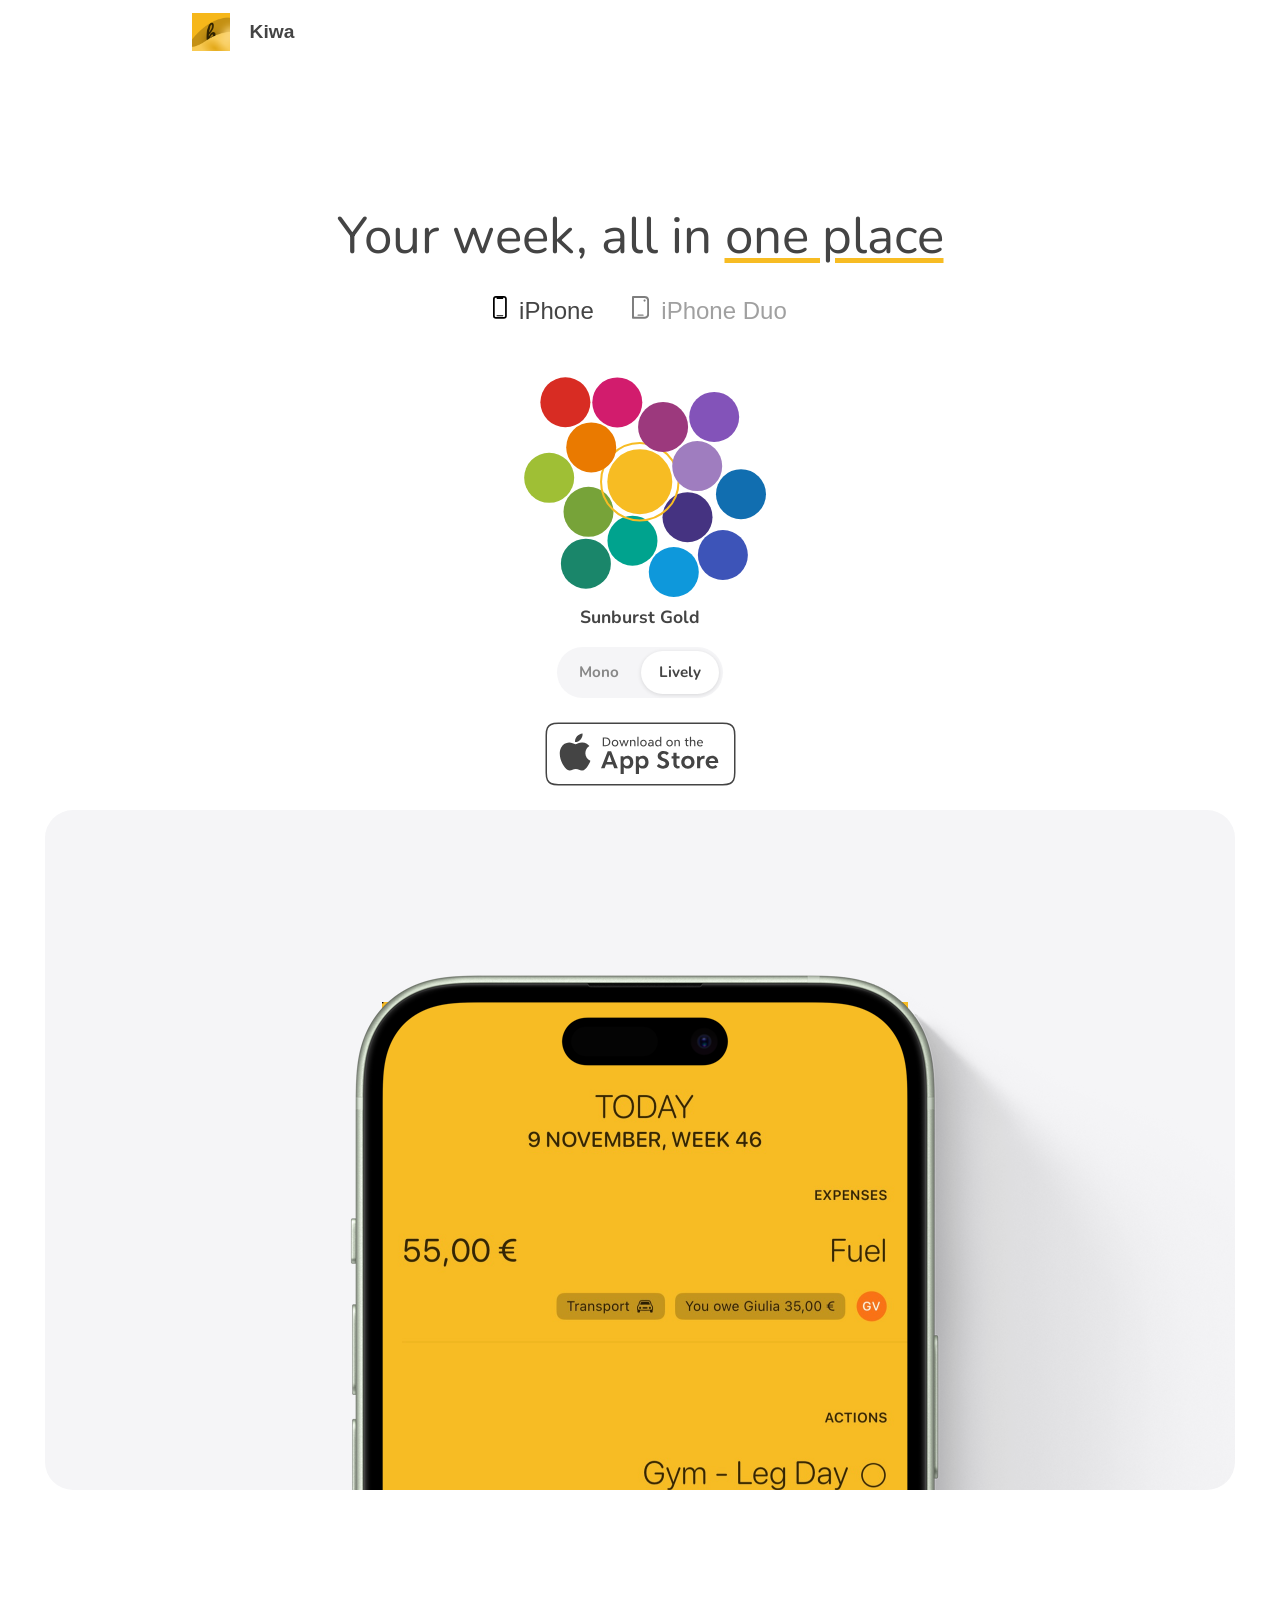
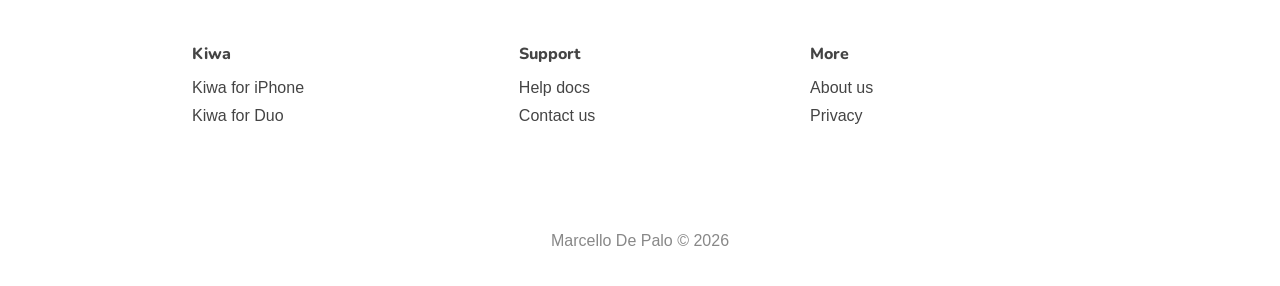
==== commit b4f21188: "feat: pick the theme colour with the app's spheres Mono and lively spheres float, swirl and can be d" ====
--- a/index.html
+++ b/index.html
@@ -7,7 +7,7 @@
 		<link rel="stylesheet" href="./resources/screen.css" media="all">
 		<link rel="stylesheet" href="./resources/home.css" media="all">
 		<link rel="stylesheet" href="./resources/overview.built.css" type="text/css" />
-		<link rel="stylesheet" href="./resources/mondays.css" type="text/css" />
+		<link rel="stylesheet" href="./resources/mondays.css?v=2" type="text/css" />
 
 		<title>Kiwa</title>
 		<link rel="icon" type="image/png" href="./resources/logo.png">
@@ -29,7 +29,7 @@
     <nav class="navigation" data-navigation-bar="">
       <div class="navigation-container wrapper">
           <a href="index.html" class="navigation-logo-container">
-              <img class="navigation-logo" src="./resources/logo.png" alt="">
+              <img class="navigation-logo" src="./resources/logo.png" alt="" data-theme-logo>
               <span><b>Kiwa</b></span>
           </a>
       </div>
@@ -66,6 +66,17 @@
               </span>
               <span>iPad</span>
             </div>
+          </div>
+          <!-- The app's colour spheres: see resources/spheres.js -->
+          <div class="color-spheres" data-color-spheres>
+            <div class="color-spheres-stage">
+              <canvas class="color-spheres-canvas" aria-hidden="true"></canvas>
+            </div>
+            <fieldset class="visuallyhidden" data-color-radios>
+              <legend>Theme colour</legend>
+            </fieldset>
+            <p class="color-spheres-name" data-color-name aria-live="polite">Sunburst Gold</p>
+            <div class="color-families" data-color-families role="group" aria-label="Colour family"></div>
           </div>
           <div class="apps-buttons-container">
             <!-- TODO: replace # with the Kiwa App Store link once the app is live -->
@@ -123,6 +134,7 @@
           </div>
         </div>
         <script src="./resources/apps-hero.js"></script>
+        <script src="./resources/spheres.js?v=2"></script>
       </div>
     </section>
   </main>
--- a/resources/mondays.css
+++ b/resources/mondays.css
@@ -5,10 +5,10 @@
  */
 
 :root {
-  --mondays-iphone-accent: #F0A93B;
-  --mondays-duo-accent: #5B8DEF;
+  --mondays-iphone-accent: #F7BC23;
+  --mondays-duo-accent: #F7BC23;
   --mondays-soon-accent: #B9B9BE;
-  --mondays-screen-fallback: #1F2A4A;
+  --mondays-screen-fallback: #F7BC23;
 
   --duo-width: 1000px;
   --duo-top: 130px;
@@ -34,8 +34,8 @@
   text-underline-offset: 0.3rem;
 }
 
-[data-apps-hero="iphone"] h1 u { text-decoration-color: var(--mondays-iphone-accent); }
-[data-apps-hero="duo"] h1 u { text-decoration-color: var(--mondays-duo-accent); }
+[data-apps-hero="iphone"] h1 u { text-decoration-color: var(--kiwa-theme-underline, var(--mondays-iphone-accent)); }
+[data-apps-hero="duo"] h1 u { text-decoration-color: var(--kiwa-theme-underline, var(--mondays-duo-accent)); }
 [data-apps-hero="mac"] h1 u,
 [data-apps-hero="ipad"] h1 u { text-decoration-color: var(--mondays-soon-accent); }
 
@@ -58,6 +58,90 @@
   .apps-toggle {
     font-size: 1.1em;
     padding: 0.6em;
+  }
+}
+
+/* MARK: - Colour spheres (resources/spheres.js) */
+
+.color-spheres {
+  width: min(560px, 100%);
+  margin: -1.5em auto 1.5em;
+  display: flex;
+  flex-direction: column;
+  align-items: center;
+}
+
+/* The stage sets the size; the canvas fills it and never feeds back into it. */
+.color-spheres-stage {
+  position: relative;
+  width: 100%;
+  height: 230px;
+}
+
+.color-spheres-canvas {
+  position: absolute;
+  inset: 0;
+  width: 100%;
+  height: 100%;
+  touch-action: pan-y;
+}
+
+.color-spheres-name {
+  margin: 0.4em 0 0.9em;
+  font-family: var(--heading-font);
+  font-weight: 700;
+  font-size: 1.1em;
+  color: var(--text-color);
+  min-height: 1.3em;
+}
+
+.color-families {
+  display: inline-flex;
+  gap: 0.25em;
+  padding: 0.25em;
+  border-radius: 999px;
+  background: var(--global-section-background-color-alt);
+}
+
+.color-family {
+  appearance: none;
+  border: 0;
+  border-radius: 999px;
+  padding: 0.5em 1.2em;
+  background: transparent;
+  font: inherit;
+  font-family: var(--heading-font);
+  font-weight: 700;
+  font-size: 0.95em;
+  color: var(--text-secondary-color);
+  cursor: pointer;
+}
+
+.color-family[aria-pressed="true"] {
+  background: var(--background-color);
+  color: var(--text-color);
+  box-shadow: 0 1px 4px rgba(0, 0, 0, 0.12);
+}
+
+.color-family:focus-visible {
+  outline: 2px solid var(--kiwa-theme-underline, var(--text-color));
+  outline-offset: 2px;
+}
+
+/* The off-screen radios, focused from the keyboard: say where focus is. */
+.color-spheres:has(input:focus-visible) .color-spheres-stage {
+  outline: 2px dashed var(--stroke-color);
+  outline-offset: 4px;
+  border-radius: 12px;
+}
+
+@media only screen and (max-width: 734px) {
+  .color-spheres {
+    margin-top: -1em;
+  }
+
+  .color-spheres-stage {
+    height: 200px;
   }
 }
 
@@ -106,7 +190,7 @@
   .item-container
   .media-gallery-item-iphone
   .positioned-media-element.startframe {
-  background: url(assets/iphone/images/mondays_iphone.jpg) center top / cover no-repeat,
+  background: url(assets/iphone/colors/lively-sunburst-gold.jpg) center top / cover no-repeat,
     var(--mondays-screen-fallback);
 }
 
@@ -181,7 +265,7 @@
   bottom: 0;
   overflow: hidden;
   border-radius: calc(var(--duo-width) * 0.05) calc(var(--duo-width) * 0.05) 0 0;
-  background: url(assets/duo/images/mondays_duo.jpg) center top / 100% auto no-repeat,
+  background: url(assets/duo/colors/lively-sunburst-gold.jpg) center top / 100% auto no-repeat,
     var(--mondays-screen-fallback);
 }
 
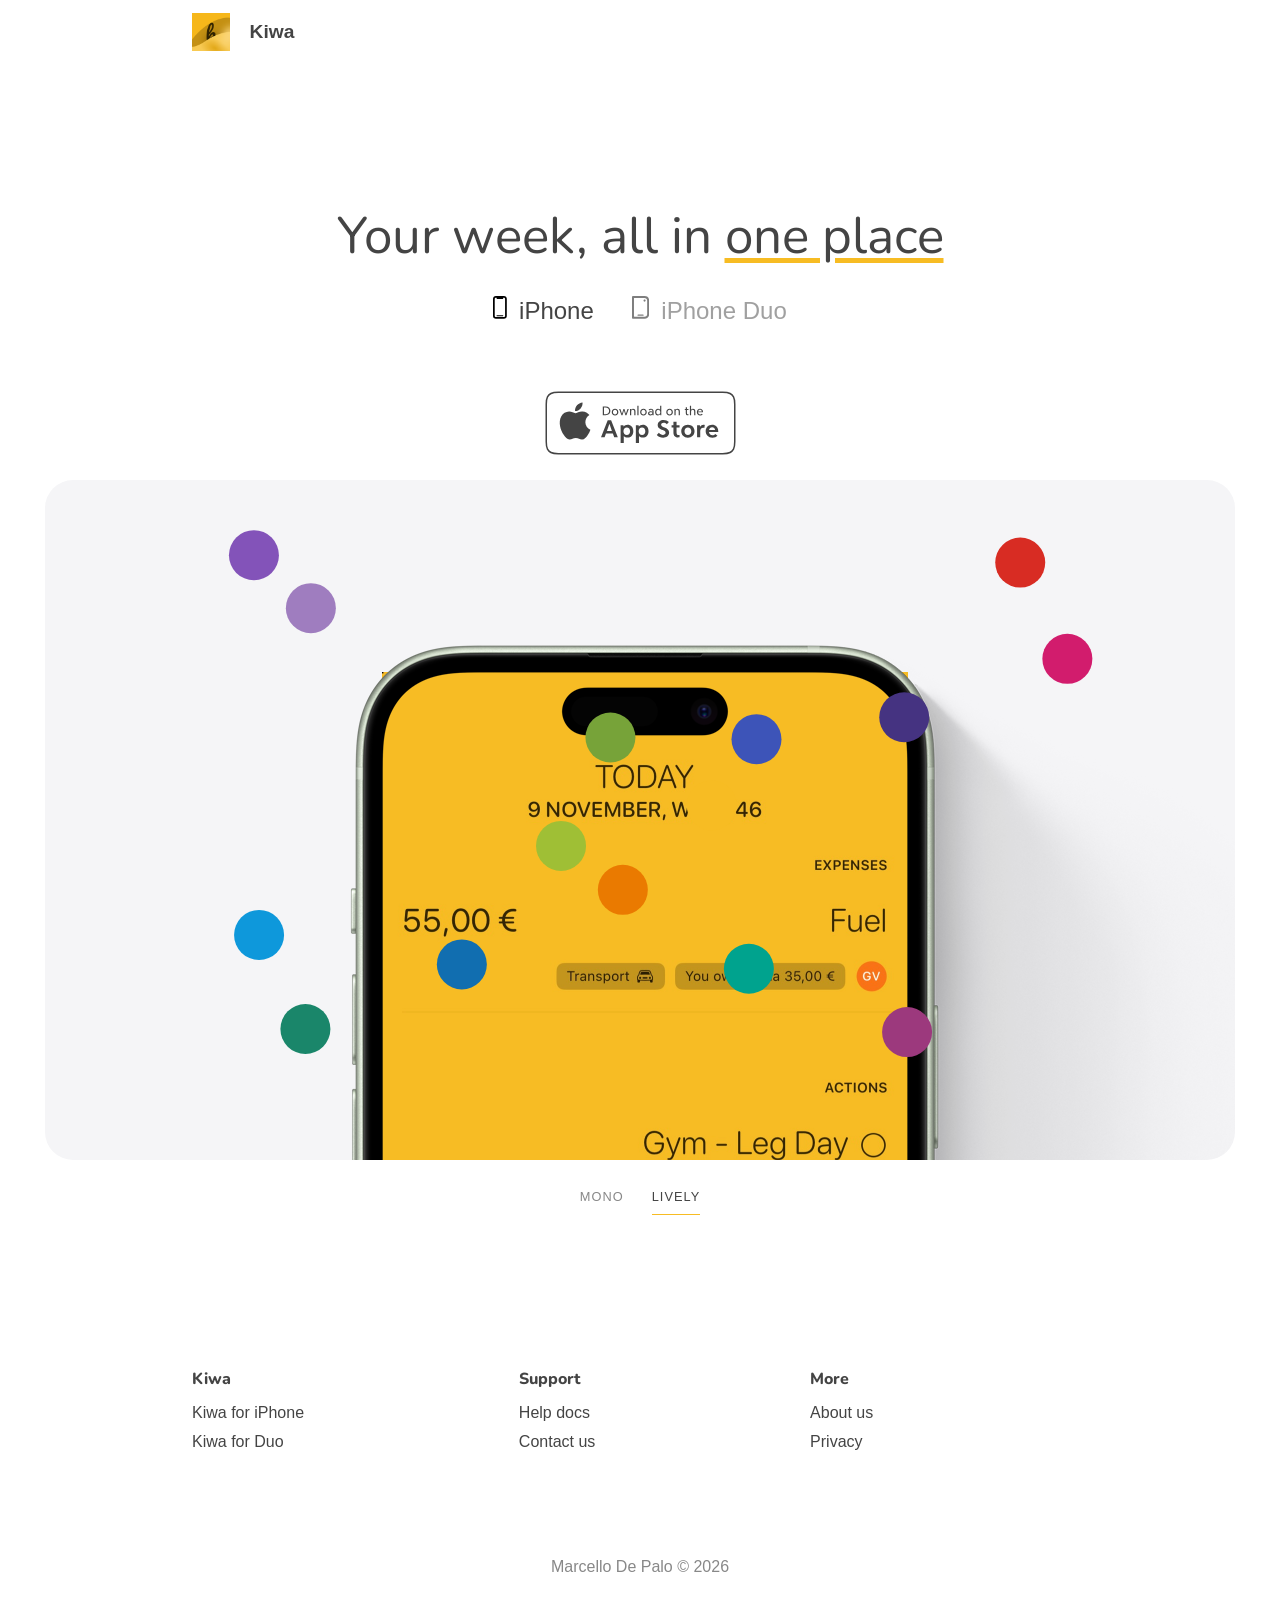
==== commit a8c318c8: "feat: lay the colour spheres over the gallery, moving as ThemeKit's Spheres cover the whole gallery " ====
--- a/index.html
+++ b/index.html
@@ -7,7 +7,7 @@
 		<link rel="stylesheet" href="./resources/screen.css" media="all">
 		<link rel="stylesheet" href="./resources/home.css" media="all">
 		<link rel="stylesheet" href="./resources/overview.built.css" type="text/css" />
-		<link rel="stylesheet" href="./resources/mondays.css?v=2" type="text/css" />
+		<link rel="stylesheet" href="./resources/mondays.css?v=4" type="text/css" />
 
 		<title>Kiwa</title>
 		<link rel="icon" type="image/png" href="./resources/logo.png">
@@ -67,20 +67,8 @@
               <span>iPad</span>
             </div>
           </div>
-          <!-- The app's colour spheres: see resources/spheres.js -->
-          <div class="color-spheres" data-color-spheres>
-            <div class="color-spheres-stage">
-              <canvas class="color-spheres-canvas" aria-hidden="true"></canvas>
-            </div>
-            <fieldset class="visuallyhidden" data-color-radios>
-              <legend>Theme colour</legend>
-            </fieldset>
-            <p class="color-spheres-name" data-color-name aria-live="polite">Sunburst Gold</p>
-            <div class="color-families" data-color-families role="group" aria-label="Colour family"></div>
-          </div>
           <div class="apps-buttons-container">
-            <!-- TODO: replace # with the Kiwa App Store link once the app is live -->
-            <a class="apps-app-store-button" href="#"><img src="./resources/download app store.svg" alt="Download on the App Store"></a>
+            <a class="apps-app-store-button" href="https://apps.apple.com/app/kiwa-calendar-planner/id6812842564"><img src="./resources/download app store.svg" alt="Download on the App Store"></a>
             <span class="apps-coming-soon">Coming soon</span>
           </div>
         </div>
@@ -130,11 +118,20 @@
 
                 </div>
               </div>
+              <!-- The app's colour spheres over the whole gallery: see resources/spheres.js -->
+              <div class="color-spheres-stage" data-color-spheres>
+                <canvas class="color-spheres-canvas" aria-hidden="true"></canvas>
+              </div>
             </div>
+            <div class="color-families" data-color-families role="group" aria-label="Colour family"></div>
           </div>
+          <fieldset class="visuallyhidden" data-color-radios>
+            <legend>Theme colour</legend>
+          </fieldset>
+          <p class="visuallyhidden" data-color-name aria-live="polite">Sunburst Gold</p>
         </div>
         <script src="./resources/apps-hero.js"></script>
-        <script src="./resources/spheres.js?v=2"></script>
+        <script src="./resources/spheres.js?v=4"></script>
       </div>
     </section>
   </main>
@@ -143,8 +140,8 @@
     <div class="footer-links">
         <ul>
             <li>Kiwa</li>
-            <li><a href="#">Kiwa for iPhone</a></li>
-            <li><a href="#">Kiwa for Duo</a></li>
+            <li><a href="https://apps.apple.com/app/kiwa-calendar-planner/id6812842564">Kiwa for iPhone</a></li>
+            <li><a href="https://apps.apple.com/app/kiwa-calendar-planner/id6812842564">Kiwa for Duo</a></li>
         </ul>
         <ul>
             <li>Support</li>
--- a/resources/mondays.css
+++ b/resources/mondays.css
@@ -63,19 +63,20 @@
 
 /* MARK: - Colour spheres (resources/spheres.js) */
 
-.color-spheres {
-  width: min(560px, 100%);
-  margin: -1.5em auto 1.5em;
-  display: flex;
-  flex-direction: column;
-  align-items: center;
-}
-
-/* The stage sets the size; the canvas fills it and never feeds back into it. */
-.color-spheres-stage {
-  position: relative;
-  width: 100%;
-  height: 230px;
+/*
+ * Laid over the whole gallery, as the app lays its spheres over its screen:
+ * the same box as the gallery's figure, above the screenshots.
+ */
+.section-highlights [data-component-list*="HighlightsGallery"] .color-spheres-stage {
+  position: absolute;
+  /* Over the screenshots, under the fixed navigation (z-index 3). */
+  z-index: 2;
+  top: 0;
+  left: var(--hlts-glry-slide-gap);
+  width: var(--hlts-glry-figure-width);
+  height: var(--hlts-glry-height);
+  border-radius: var(--hlts-glry-radius);
+  overflow: hidden;
 }
 
 .color-spheres-canvas {
@@ -86,63 +87,42 @@
   touch-action: pan-y;
 }
 
-.color-spheres-name {
-  margin: 0.4em 0 0.9em;
-  font-family: var(--heading-font);
-  font-weight: 700;
-  font-size: 1.1em;
-  color: var(--text-color);
-  min-height: 1.3em;
-}
-
+/* The families: two words, the one on show underlined in the colour picked. */
 .color-families {
-  display: inline-flex;
-  gap: 0.25em;
-  padding: 0.25em;
-  border-radius: 999px;
-  background: var(--global-section-background-color-alt);
+  display: flex;
+  justify-content: center;
+  gap: 1.75em;
+  margin-top: 1.25em;
 }
 
 .color-family {
   appearance: none;
   border: 0;
-  border-radius: 999px;
-  padding: 0.5em 1.2em;
-  background: transparent;
+  padding: 0.3em 0;
+  background: none;
   font: inherit;
-  font-family: var(--heading-font);
-  font-weight: 700;
-  font-size: 0.95em;
+  font-size: 0.8em;
+  letter-spacing: 0.08em;
+  text-transform: uppercase;
   color: var(--text-secondary-color);
   cursor: pointer;
+  border-bottom: 1px solid transparent;
 }
 
 .color-family[aria-pressed="true"] {
-  background: var(--background-color);
   color: var(--text-color);
-  box-shadow: 0 1px 4px rgba(0, 0, 0, 0.12);
+  border-bottom-color: var(--kiwa-theme-underline, var(--text-color));
 }
 
 .color-family:focus-visible {
-  outline: 2px solid var(--kiwa-theme-underline, var(--text-color));
-  outline-offset: 2px;
+  outline: 1px solid var(--text-color);
+  outline-offset: 4px;
 }
 
 /* The off-screen radios, focused from the keyboard: say where focus is. */
-.color-spheres:has(input:focus-visible) .color-spheres-stage {
+.highlights-content:has(input:focus-visible) .color-spheres-stage {
   outline: 2px dashed var(--stroke-color);
-  outline-offset: 4px;
-  border-radius: 12px;
-}
-
-@media only screen and (max-width: 734px) {
-  .color-spheres {
-    margin-top: -1em;
-  }
-
-  .color-spheres-stage {
-    height: 200px;
-  }
+  outline-offset: -6px;
 }
 
 /* MARK: - Store buttons */
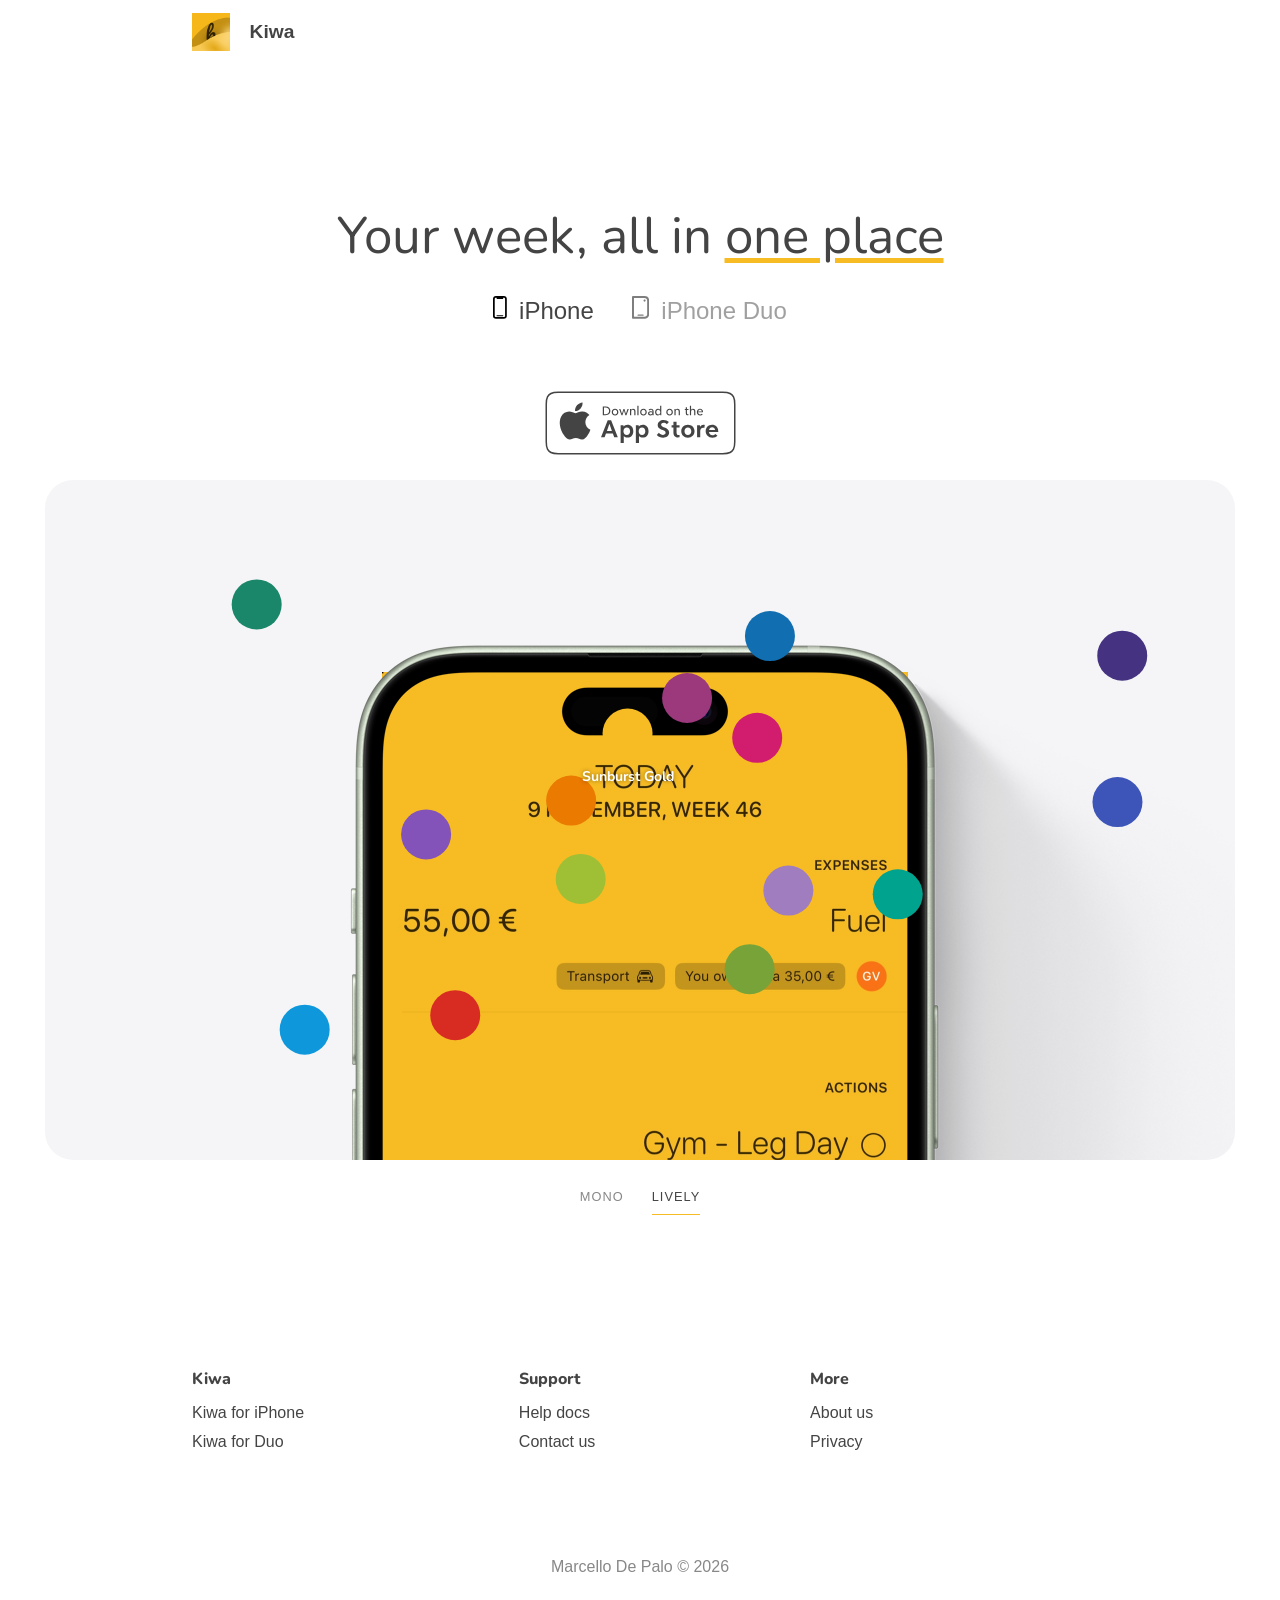
==== commit bc4f4ea9: "feat: name the picked sphere and lift it once it settles The picked colour's name sits under its sph" ====
--- a/index.html
+++ b/index.html
@@ -131,7 +131,7 @@
           <p class="visuallyhidden" data-color-name aria-live="polite">Sunburst Gold</p>
         </div>
         <script src="./resources/apps-hero.js"></script>
-        <script src="./resources/spheres.js?v=4"></script>
+        <script src="./resources/spheres.js?v=5"></script>
       </div>
     </section>
   </main>
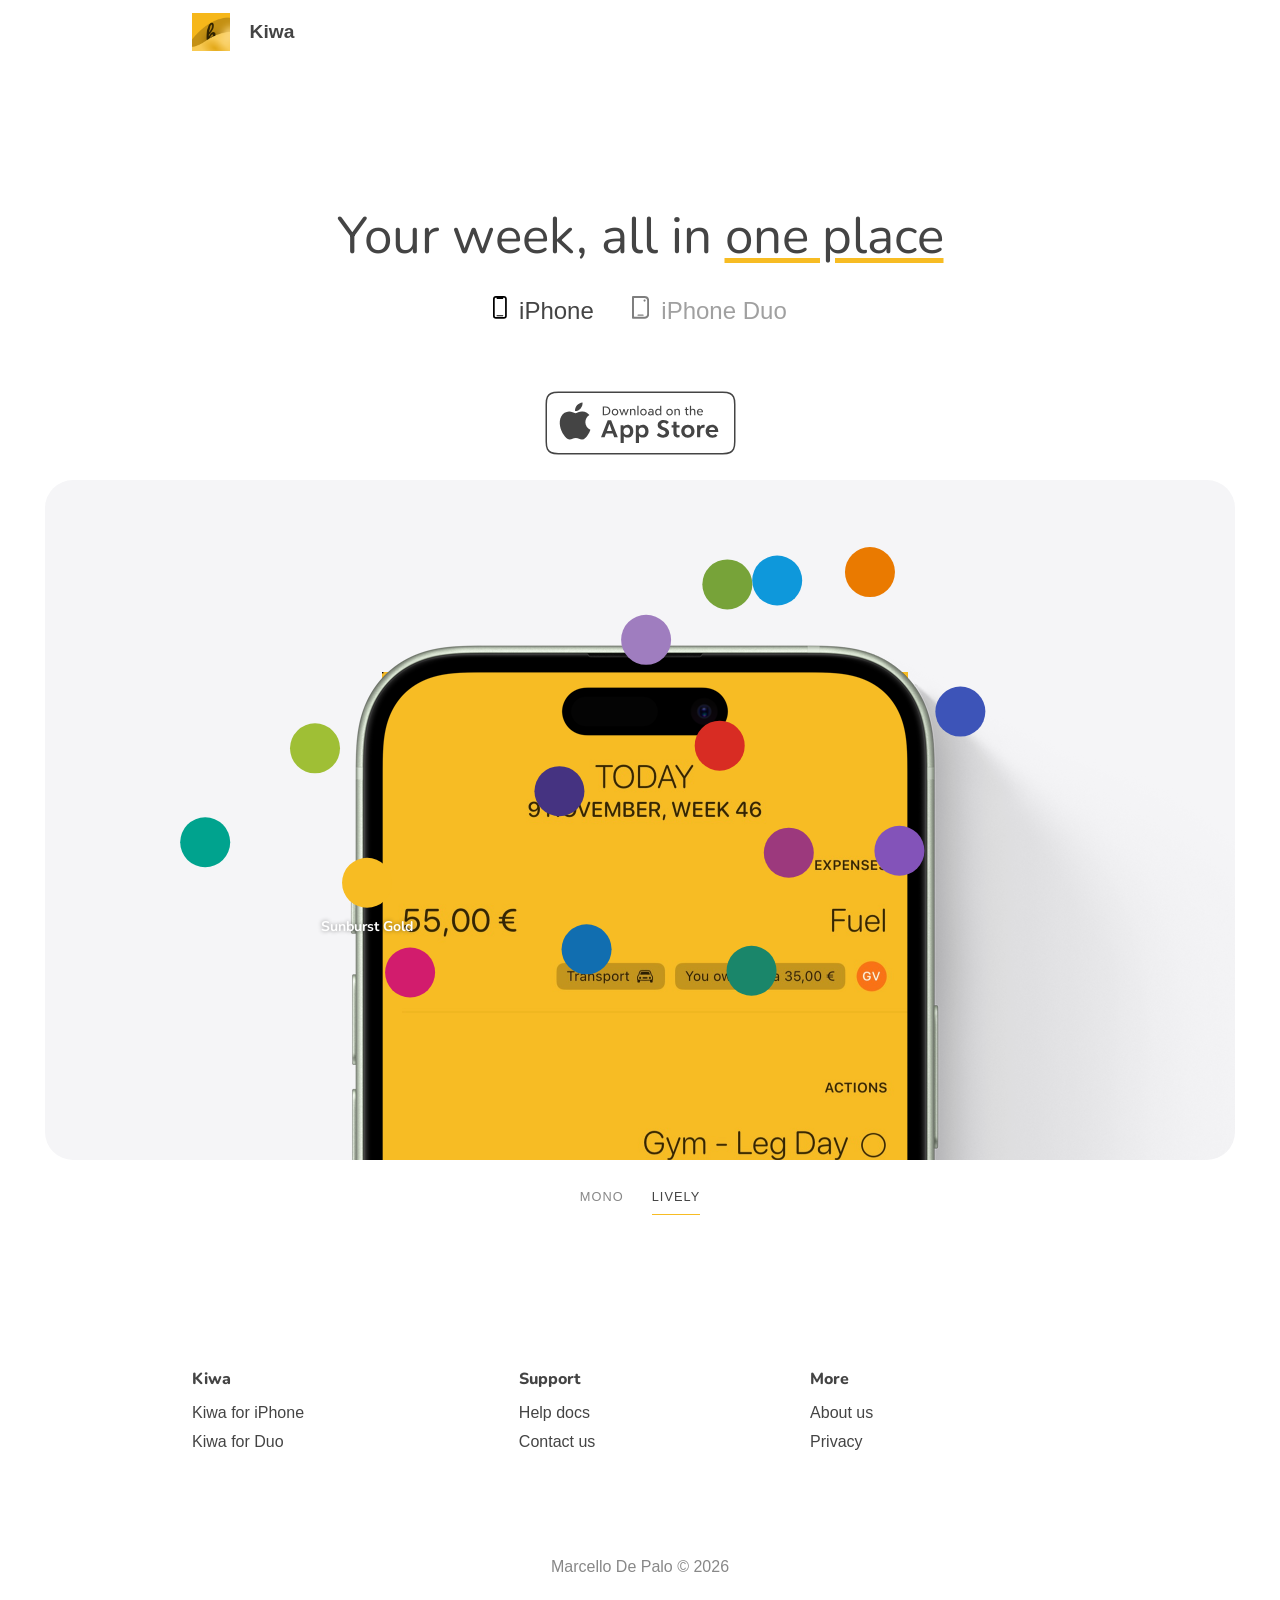
==== commit ac149c68: "fix: ring the settled sphere on its edge in a darker shade, rest it lower The ring now sits on the s" ====
--- a/index.html
+++ b/index.html
@@ -131,7 +131,7 @@
           <p class="visuallyhidden" data-color-name aria-live="polite">Sunburst Gold</p>
         </div>
         <script src="./resources/apps-hero.js"></script>
-        <script src="./resources/spheres.js?v=5"></script>
+        <script src="./resources/spheres.js?v=6"></script>
       </div>
     </section>
   </main>
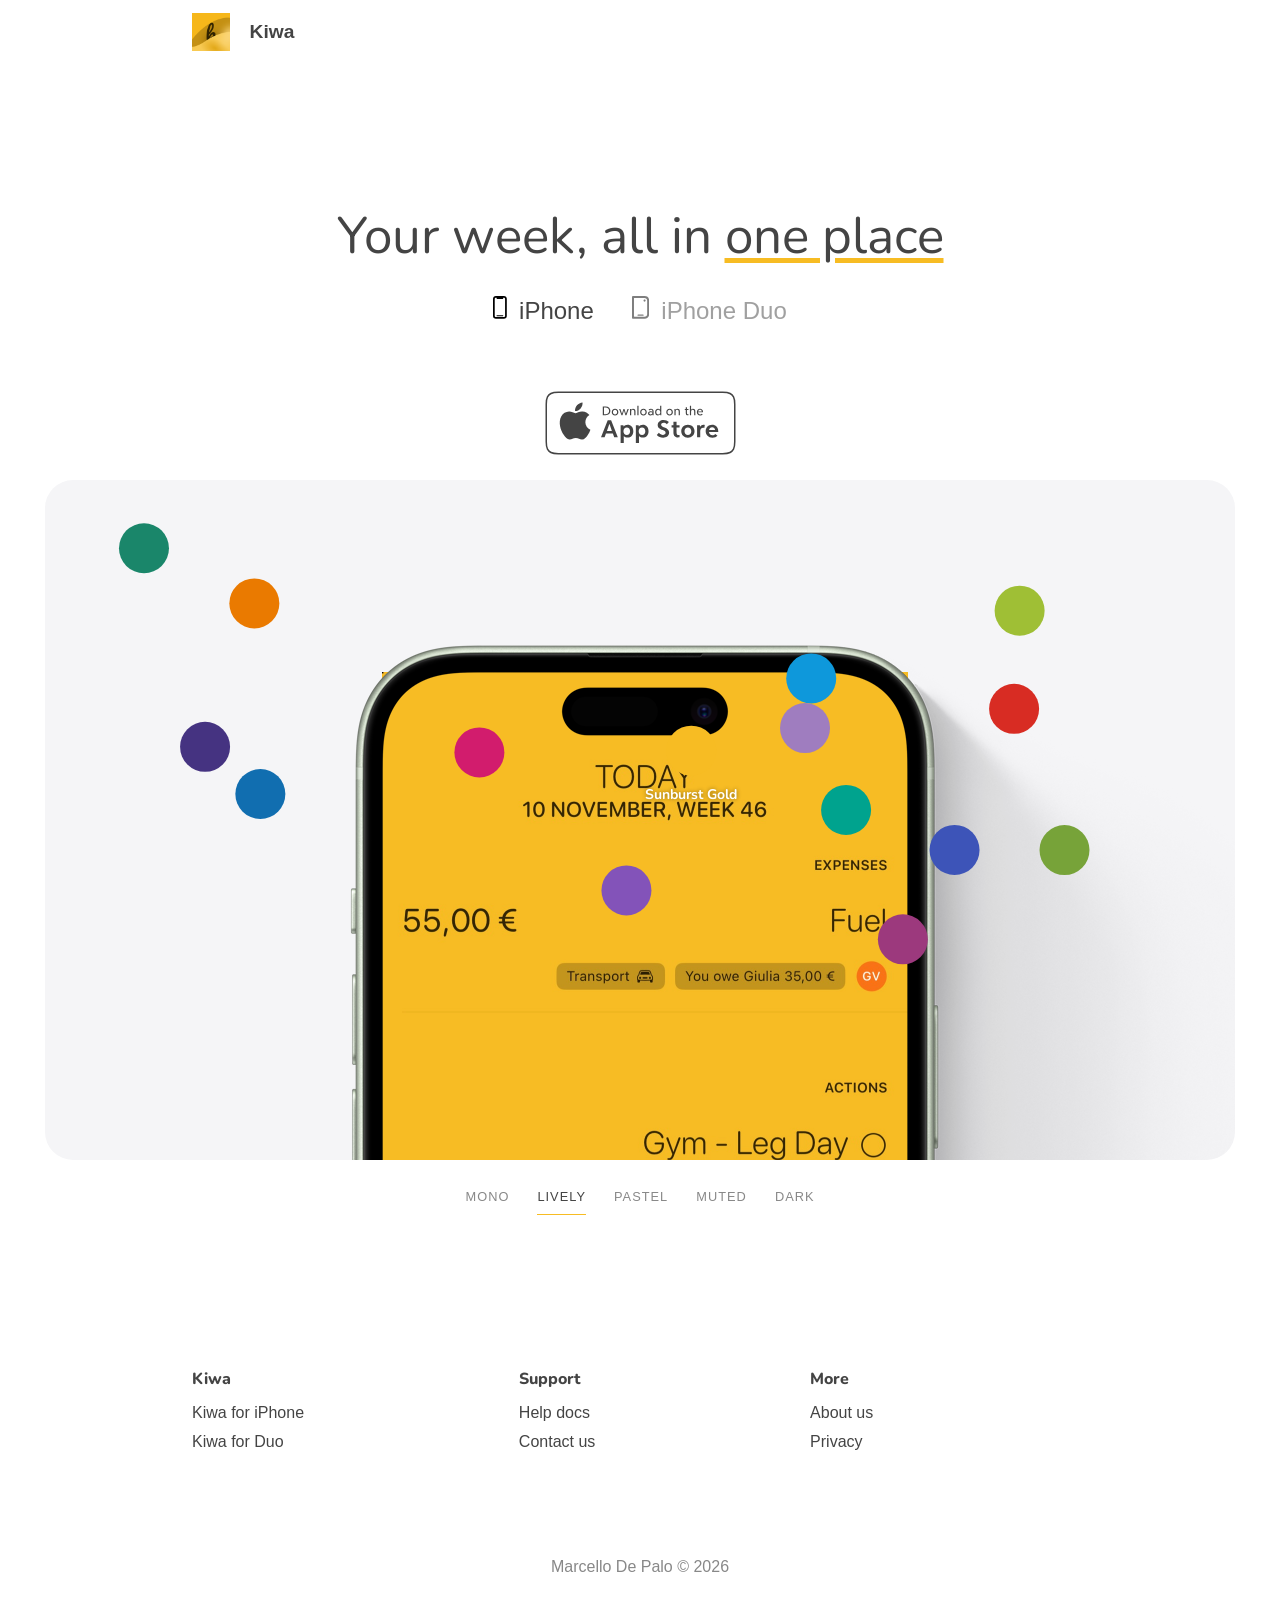
==== commit 49b373ee: "feat: add the pastel, muted and dark families to the colour spheres 64 colours in five families, as " ====
--- a/index.html
+++ b/index.html
@@ -131,7 +131,7 @@
           <p class="visuallyhidden" data-color-name aria-live="polite">Sunburst Gold</p>
         </div>
         <script src="./resources/apps-hero.js"></script>
-        <script src="./resources/spheres.js?v=6"></script>
+        <script src="./resources/spheres.js?v=7"></script>
       </div>
     </section>
   </main>
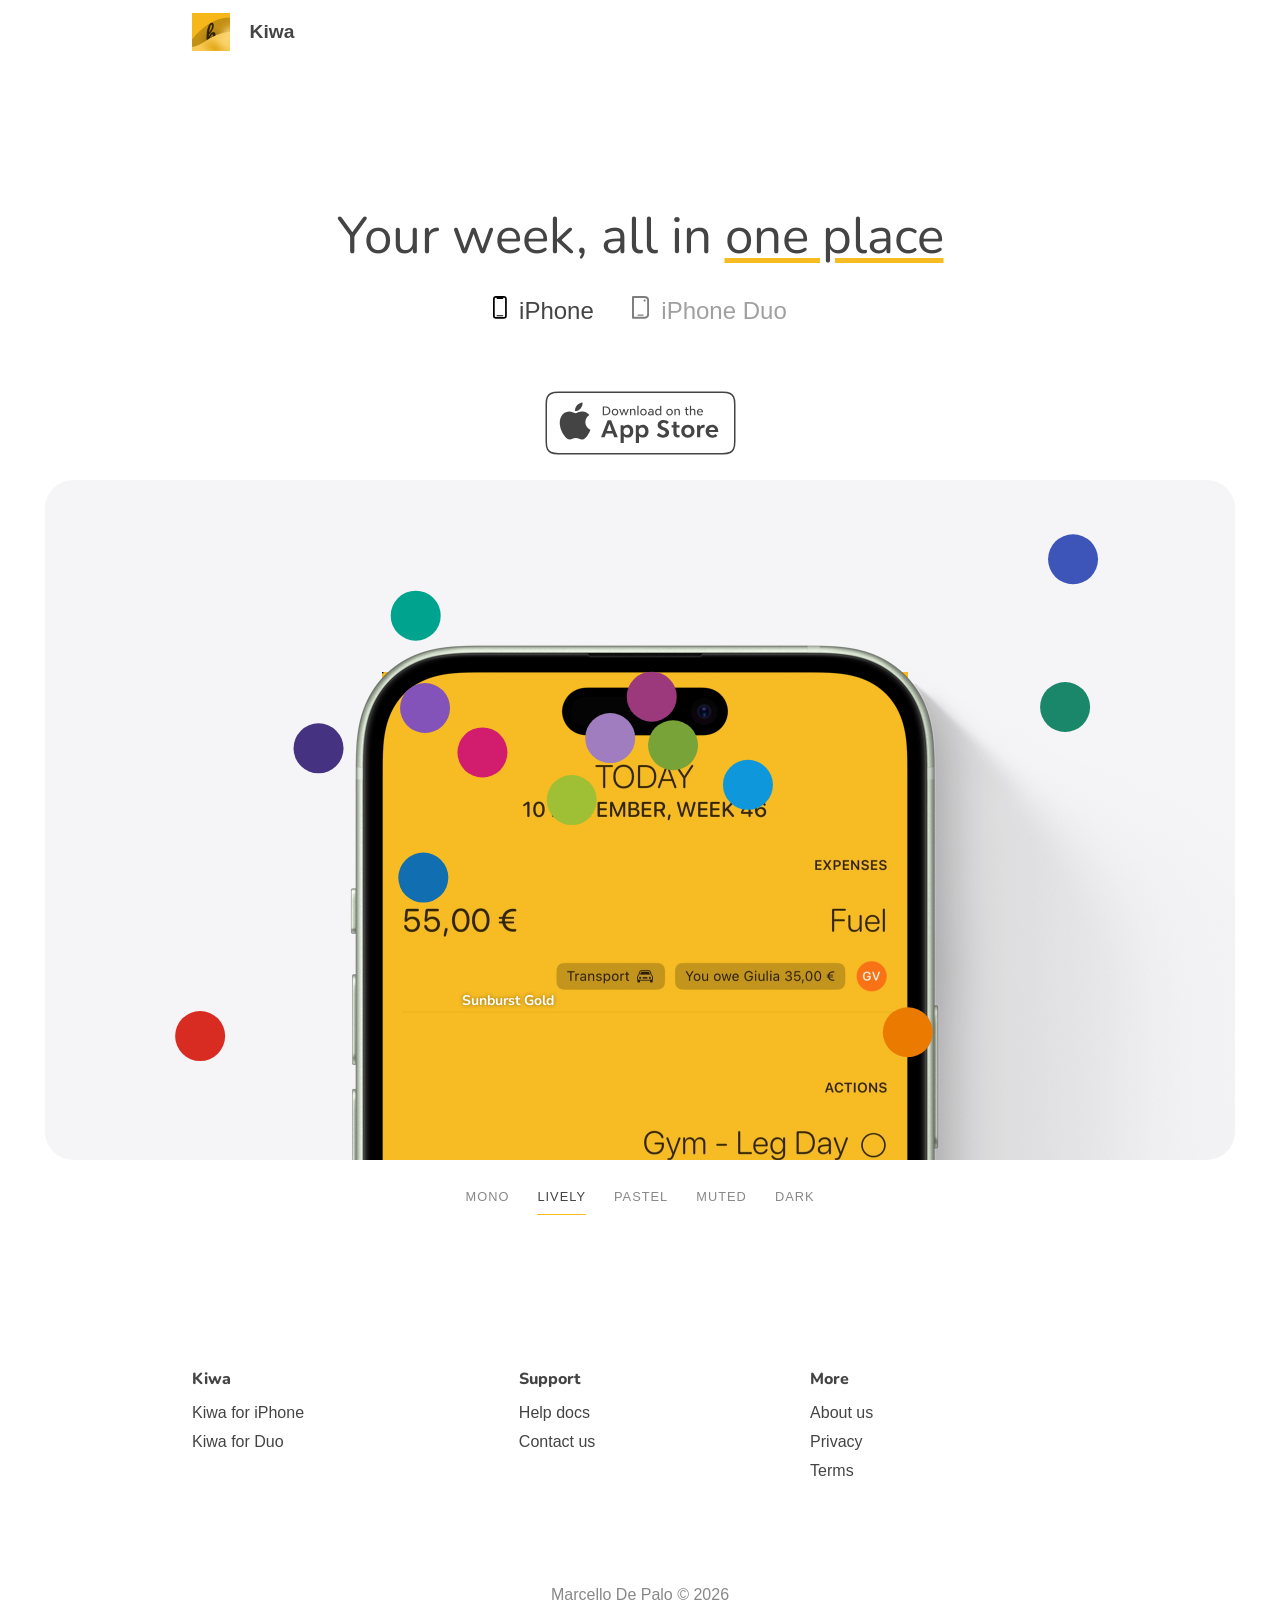
==== commit 17a8fc61: "feat: add the Terms of Use for Kiwa and Kiwa Pass, and tell the privacy policy about in-app purchase" ====
--- a/index.html
+++ b/index.html
@@ -152,6 +152,7 @@
             <li>More</li>
             <li><a href="#">About us</a></li>
             <li><a href="privacy.html">Privacy</a></li>
+            <li><a href="terms.html">Terms</a></li>
         </ul>
     </div>
     <div class="footer-copyright">
